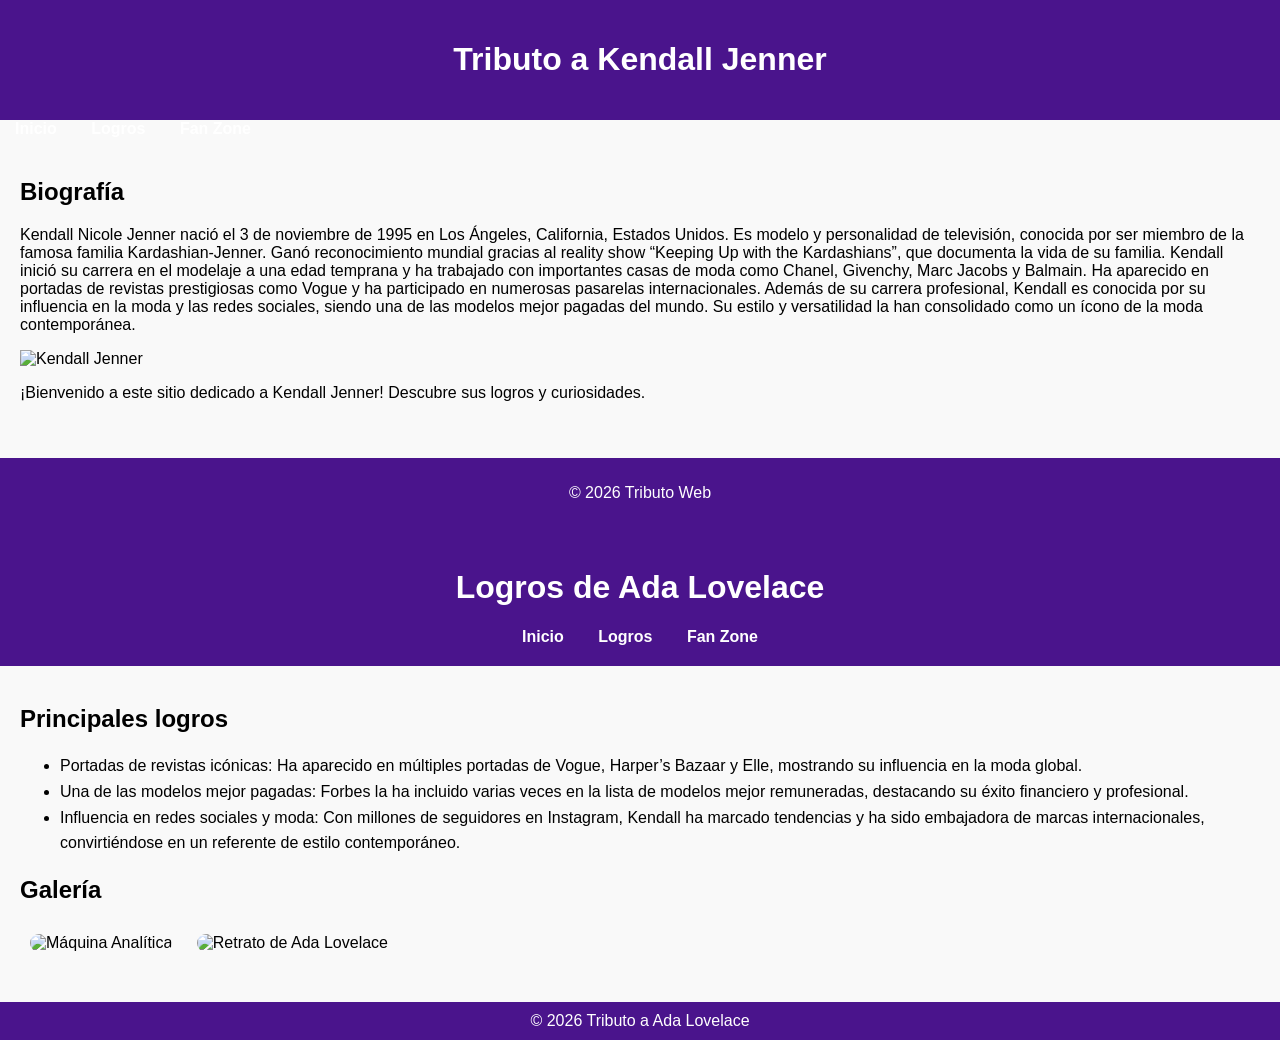
==== index.html @ 6990047d "Add files via upload" ====
<!DOCTYPE html>
<html lang="es">
<head>
    <meta charset="UTF-8">
    <title>Tributo a Kendall Jenner</title>
    <link rel="stylesheet" href="css/estilo.css">
</head>
<body>
    <header>
        <h1>Tributo a Kendall Jenner</h1>
    </header>

    <nav>
        <a href="index.html">Inicio</a>
        <a href="logros.html">Logros</a>
        <a href="fanzone.html">Fan Zone</a>
    </nav>

    <main>
        <h2>Biografía</h2>
        <p>
Kendall Nicole Jenner nació el 3 de noviembre de 1995 en Los Ángeles, California, Estados Unidos. Es modelo y personalidad de televisión, conocida por ser miembro de la famosa familia Kardashian-Jenner. Ganó reconocimiento mundial gracias al reality show “Keeping Up with the Kardashians”, que documenta la vida de su familia.

Kendall inició su carrera en el modelaje a una edad temprana y ha trabajado con importantes casas de moda como Chanel, Givenchy, Marc Jacobs y Balmain. Ha aparecido en portadas de revistas prestigiosas como Vogue y ha participado en numerosas pasarelas internacionales.

Además de su carrera profesional, Kendall es conocida por su influencia en la moda y las redes sociales, siendo una de las modelos mejor pagadas del mundo. Su estilo y versatilidad la han consolidado como un ícono de la moda contemporánea.</p>
        <img src="imatges/kendall 1.jpg" alt="Kendall Jenner" width="500">
        <p>¡Bienvenido a este sitio dedicado a Kendall Jenner! Descubre sus logros y curiosidades.</p>
    </main>

    <footer>
        <p>© 2026 Tributo Web</p>
    </footer>
</body>
</html>

<!DOCTYPE html>
<html lang="es">
<head>
    <meta charset="UTF-8">
    <title>Logros de Kendall Jenner</title>
    <style>
        body { font-family: Arial, sans-serif; margin: 0; padding: 0; background-color: #f9f9f9; }
        header { background-color: #4a148c; color: white; padding: 20px; text-align: center; }
        nav a { margin: 0 15px; color: white; text-decoration: none; font-weight: bold; }
        main { padding: 20px; }
        ul { line-height: 1.6; }
        .gallery img { width: 200px; margin: 10px; border-radius: 10px; }
        footer { background-color: #4a148c; color: white; text-align: center; padding: 10px; margin-top: 20px; }
    </style>
</head>
<body>
    <header>
        <h1>Logros de Ada Lovelace</h1>
        <nav>
            <a href="index.html">Inicio</a>
            <a href="logros.html">Logros</a>
            <a href="fanzone.html">Fan Zone</a>
        </nav>
    </header>
    <main>
        <h2>Principales logros</h2>
        <ul>
            <li>Portadas de revistas icónicas: Ha aparecido en múltiples portadas de Vogue, Harper’s Bazaar y Elle, mostrando su influencia en la moda global.</li>
            <li>Una de las modelos mejor pagadas: Forbes la ha incluido varias veces en la lista de modelos mejor remuneradas, destacando su éxito financiero y profesional.</li>
            <li>Influencia en redes sociales y moda: Con millones de seguidores en Instagram, Kendall ha marcado tendencias y ha sido embajadora de marcas internacionales, convirtiéndose en un referente de estilo contemporáneo.</li>
        </ul>
        <h2>Galería</h2>
        <div class="gallery">
            <img src="images/machine.jpg" alt="Máquina Analítica">
            <img src="images/ada2.jpg" alt="Retrato de Ada Lovelace">
        </div>
    </main>
    <footer>
        &copy; 2026 Tributo a Ada Lovelace
    </footer>
</body>
</html>
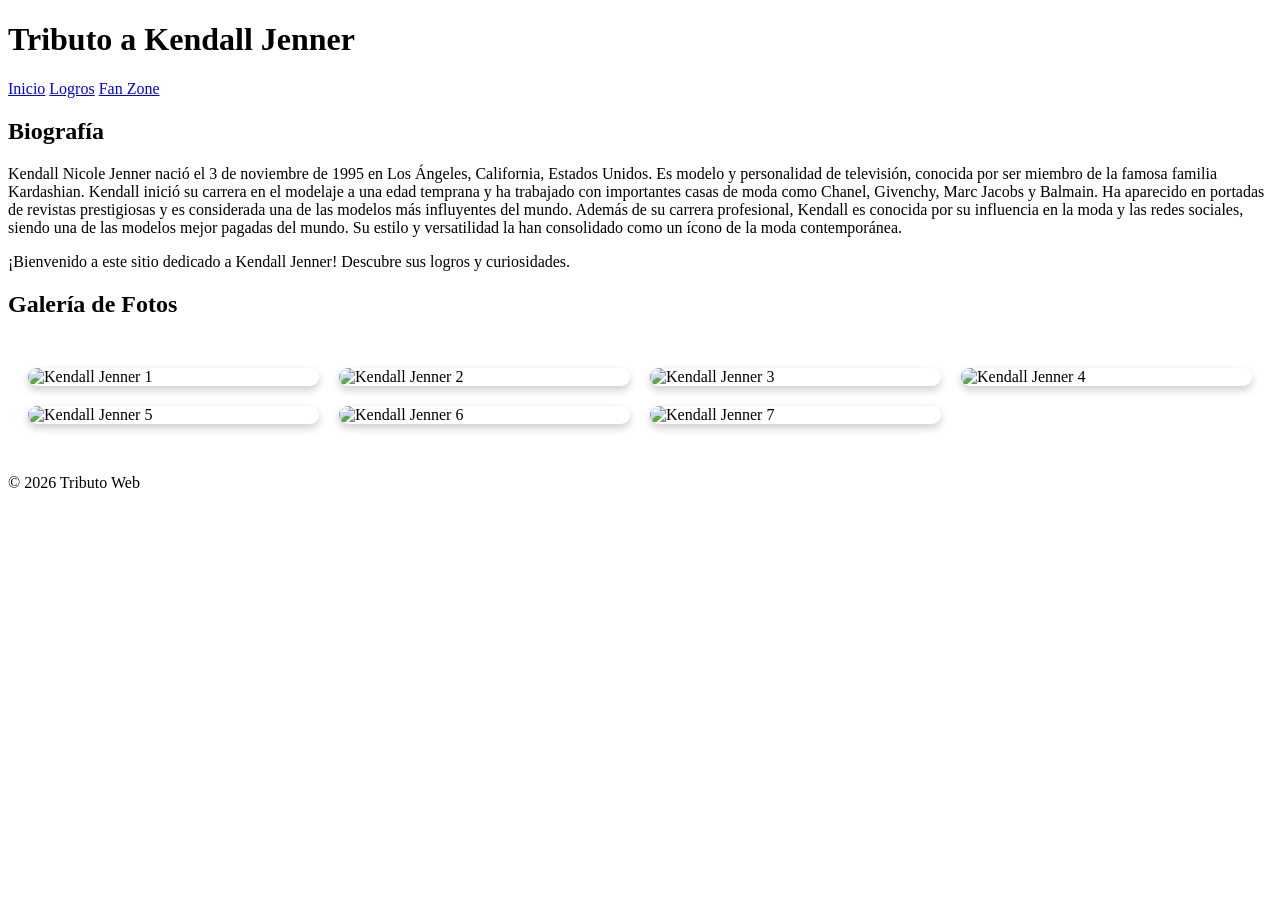
==== commit 9ece42d3: "Añadir galería de 7 fotos de Kendall Jenner" ====
--- a/index.html
+++ b/index.html
@@ -4,6 +4,25 @@
     <meta charset="UTF-8">
     <title>Tributo a Kendall Jenner</title>
     <link rel="stylesheet" href="css/estilo.css">
+    <style>
+        .gallery {
+            display: grid;
+            grid-template-columns: repeat(auto-fit, minmax(250px, 1fr));
+            gap: 20px;
+            margin: 30px 0;
+            padding: 20px;
+        }
+        .gallery img {
+            width: 100%;
+            height: auto;
+            border-radius: 10px;
+            box-shadow: 0 4px 8px rgba(0, 0, 0, 0.2);
+            transition: transform 0.3s ease;
+        }
+        .gallery img:hover {
+            transform: scale(1.05);
+        }
+    </style>
 </head>
 <body>
     <header>
@@ -19,13 +38,24 @@
     <main>
         <h2>Biografía</h2>
         <p>
-Kendall Nicole Jenner nació el 3 de noviembre de 1995 en Los Ángeles, California, Estados Unidos. Es modelo y personalidad de televisión, conocida por ser miembro de la famosa familia Kardashian-Jenner. Ganó reconocimiento mundial gracias al reality show “Keeping Up with the Kardashians”, que documenta la vida de su familia.
+Kendall Nicole Jenner nació el 3 de noviembre de 1995 en Los Ángeles, California, Estados Unidos. Es modelo y personalidad de televisión, conocida por ser miembro de la famosa familia Kardashian.
 
-Kendall inició su carrera en el modelaje a una edad temprana y ha trabajado con importantes casas de moda como Chanel, Givenchy, Marc Jacobs y Balmain. Ha aparecido en portadas de revistas prestigiosas como Vogue y ha participado en numerosas pasarelas internacionales.
+Kendall inició su carrera en el modelaje a una edad temprana y ha trabajado con importantes casas de moda como Chanel, Givenchy, Marc Jacobs y Balmain. Ha aparecido en portadas de revistas prestigiosas y es considerada una de las modelos más influyentes del mundo.
 
-Además de su carrera profesional, Kendall es conocida por su influencia en la moda y las redes sociales, siendo una de las modelos mejor pagadas del mundo. Su estilo y versatilidad la han consolidado como un ícono de la moda contemporánea.</p>
-        <img src="imatges/kendall 1.jpg" alt="Kendall Jenner" width="500">
+Además de su carrera profesional, Kendall es conocida por su influencia en la moda y las redes sociales, siendo una de las modelos mejor pagadas del mundo. Su estilo y versatilidad la han consolidado como un ícono de la moda contemporánea.
+        </p>
         <p>¡Bienvenido a este sitio dedicado a Kendall Jenner! Descubre sus logros y curiosidades.</p>
+
+        <h2>Galería de Fotos</h2>
+        <div class="gallery">
+            <img src="imatges/kendall 1.jpg" alt="Kendall Jenner 1">
+            <img src="imatges/kendall 2.jpg" alt="Kendall Jenner 2">
+            <img src="imatges/kendall 3.jpg" alt="Kendall Jenner 3">
+            <img src="imatges/kendall 4.jpg" alt="Kendall Jenner 4">
+            <img src="imatges/kendall 5.jpg" alt="Kendall Jenner 5">
+            <img src="imatges/kendall 6.jpg" alt="Kendall Jenner 6">
+            <img src="imatges/kendall 7.jpg" alt="Kendall Jenner 7">
+        </div>
     </main>
 
     <footer>
@@ -33,46 +63,3 @@
     </footer>
 </body>
 </html>
-
-<!DOCTYPE html>
-<html lang="es">
-<head>
-    <meta charset="UTF-8">
-    <title>Logros de Kendall Jenner</title>
-    <style>
-        body { font-family: Arial, sans-serif; margin: 0; padding: 0; background-color: #f9f9f9; }
-        header { background-color: #4a148c; color: white; padding: 20px; text-align: center; }
-        nav a { margin: 0 15px; color: white; text-decoration: none; font-weight: bold; }
-        main { padding: 20px; }
-        ul { line-height: 1.6; }
-        .gallery img { width: 200px; margin: 10px; border-radius: 10px; }
-        footer { background-color: #4a148c; color: white; text-align: center; padding: 10px; margin-top: 20px; }
-    </style>
-</head>
-<body>
-    <header>
-        <h1>Logros de Ada Lovelace</h1>
-        <nav>
-            <a href="index.html">Inicio</a>
-            <a href="logros.html">Logros</a>
-            <a href="fanzone.html">Fan Zone</a>
-        </nav>
-    </header>
-    <main>
-        <h2>Principales logros</h2>
-        <ul>
-            <li>Portadas de revistas icónicas: Ha aparecido en múltiples portadas de Vogue, Harper’s Bazaar y Elle, mostrando su influencia en la moda global.</li>
-            <li>Una de las modelos mejor pagadas: Forbes la ha incluido varias veces en la lista de modelos mejor remuneradas, destacando su éxito financiero y profesional.</li>
-            <li>Influencia en redes sociales y moda: Con millones de seguidores en Instagram, Kendall ha marcado tendencias y ha sido embajadora de marcas internacionales, convirtiéndose en un referente de estilo contemporáneo.</li>
-        </ul>
-        <h2>Galería</h2>
-        <div class="gallery">
-            <img src="images/machine.jpg" alt="Máquina Analítica">
-            <img src="images/ada2.jpg" alt="Retrato de Ada Lovelace">
-        </div>
-    </main>
-    <footer>
-        &copy; 2026 Tributo a Ada Lovelace
-    </footer>
-</body>
-</html>
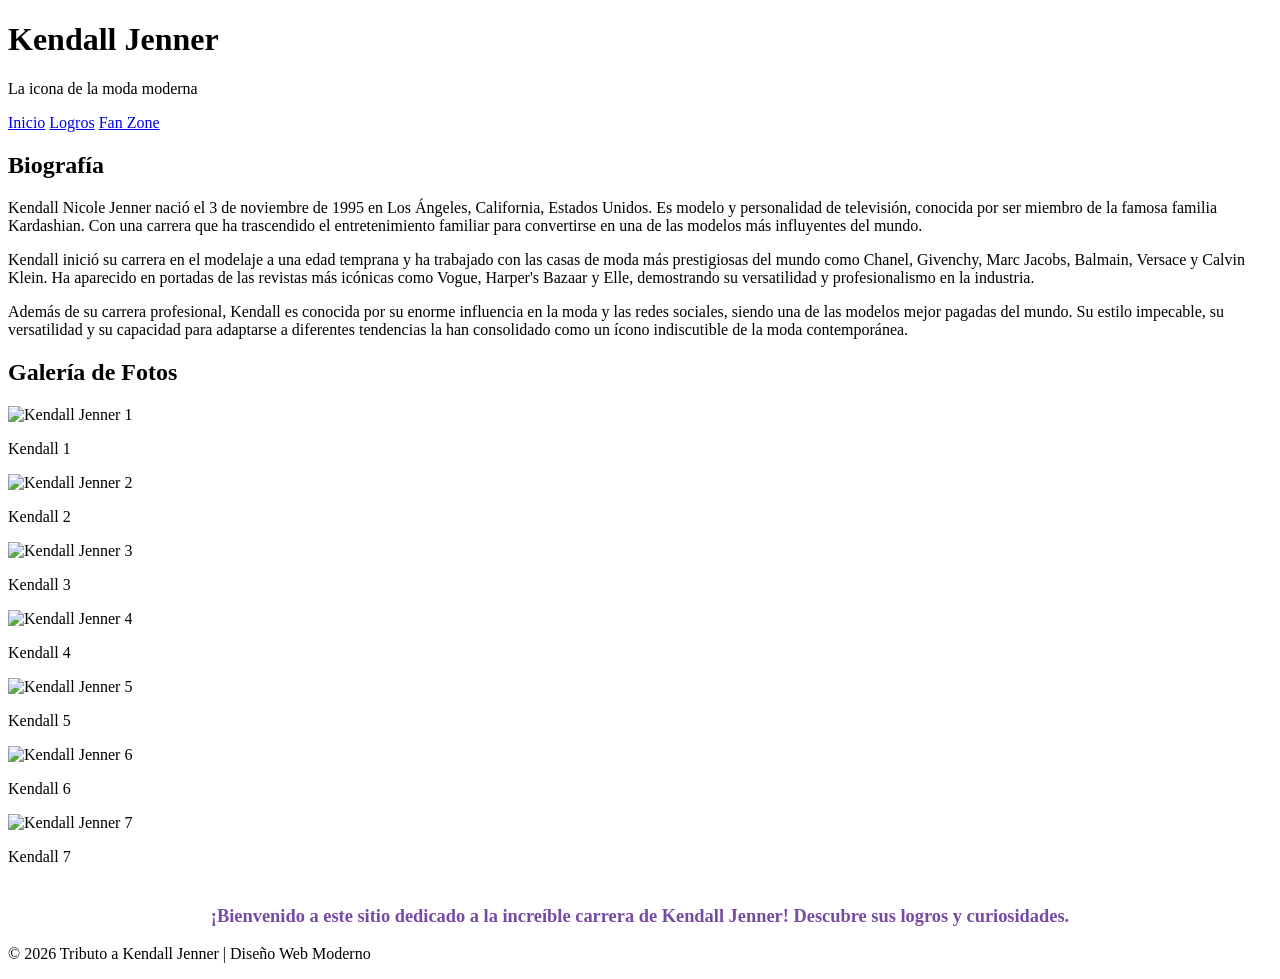
==== commit cc054d9a: "Actualizar index.html con diseño mejorado y hermoso" ====
--- a/index.html
+++ b/index.html
@@ -2,31 +2,14 @@
 <html lang="es">
 <head>
     <meta charset="UTF-8">
+    <meta name="viewport" content="width=device-width, initial-scale=1.0">
     <title>Tributo a Kendall Jenner</title>
     <link rel="stylesheet" href="css/estilo.css">
-    <style>
-        .gallery {
-            display: grid;
-            grid-template-columns: repeat(auto-fit, minmax(250px, 1fr));
-            gap: 20px;
-            margin: 30px 0;
-            padding: 20px;
-        }
-        .gallery img {
-            width: 100%;
-            height: auto;
-            border-radius: 10px;
-            box-shadow: 0 4px 8px rgba(0, 0, 0, 0.2);
-            transition: transform 0.3s ease;
-        }
-        .gallery img:hover {
-            transform: scale(1.05);
-        }
-    </style>
 </head>
 <body>
     <header>
-        <h1>Tributo a Kendall Jenner</h1>
+        <h1>Kendall Jenner</h1>
+        <p>La icona de la moda moderna</p>
     </header>
 
     <nav>
@@ -38,28 +21,70 @@
     <main>
         <h2>Biografía</h2>
         <p>
-Kendall Nicole Jenner nació el 3 de noviembre de 1995 en Los Ángeles, California, Estados Unidos. Es modelo y personalidad de televisión, conocida por ser miembro de la famosa familia Kardashian.
-
-Kendall inició su carrera en el modelaje a una edad temprana y ha trabajado con importantes casas de moda como Chanel, Givenchy, Marc Jacobs y Balmain. Ha aparecido en portadas de revistas prestigiosas y es considerada una de las modelos más influyentes del mundo.
-
-Además de su carrera profesional, Kendall es conocida por su influencia en la moda y las redes sociales, siendo una de las modelos mejor pagadas del mundo. Su estilo y versatilidad la han consolidado como un ícono de la moda contemporánea.
+Kendall Nicole Jenner nació el 3 de noviembre de 1995 en Los Ángeles, California, Estados Unidos. Es modelo y personalidad de televisión, conocida por ser miembro de la famosa familia Kardashian. Con una carrera que ha trascendido el entretenimiento familiar para convertirse en una de las modelos más influyentes del mundo.
         </p>
-        <p>¡Bienvenido a este sitio dedicado a Kendall Jenner! Descubre sus logros y curiosidades.</p>
+        
+        <p>
+Kendall inició su carrera en el modelaje a una edad temprana y ha trabajado con las casas de moda más prestigiosas del mundo como Chanel, Givenchy, Marc Jacobs, Balmain, Versace y Calvin Klein. Ha aparecido en portadas de las revistas más icónicas como Vogue, Harper's Bazaar y Elle, demostrando su versatilidad y profesionalismo en la industria.
+        </p>
+        
+        <p>
+Además de su carrera profesional, Kendall es conocida por su enorme influencia en la moda y las redes sociales, siendo una de las modelos mejor pagadas del mundo. Su estilo impecable, su versatilidad y su capacidad para adaptarse a diferentes tendencias la han consolidado como un ícono indiscutible de la moda contemporánea.
+        </p>
 
         <h2>Galería de Fotos</h2>
         <div class="gallery">
-            <img src="imatges/kendall 1.jpg" alt="Kendall Jenner 1">
-            <img src="imatges/kendall 2.jpg" alt="Kendall Jenner 2">
-            <img src="imatges/kendall 3.jpg" alt="Kendall Jenner 3">
-            <img src="imatges/kendall 4.jpg" alt="Kendall Jenner 4">
-            <img src="imatges/kendall 5.jpg" alt="Kendall Jenner 5">
-            <img src="imatges/kendall 6.jpg" alt="Kendall Jenner 6">
-            <img src="imatges/kendall 7.jpg" alt="Kendall Jenner 7">
+            <div class="gallery-item">
+                <img src="imatges/kendall 1.jpg" alt="Kendall Jenner 1">
+                <div class="gallery-overlay">
+                    <p>Kendall 1</p>
+                </div>
+            </div>
+            <div class="gallery-item">
+                <img src="imatges/kendall 2.jpg" alt="Kendall Jenner 2">
+                <div class="gallery-overlay">
+                    <p>Kendall 2</p>
+                </div>
+            </div>
+            <div class="gallery-item">
+                <img src="imatges/kendall 3.jpg" alt="Kendall Jenner 3">
+                <div class="gallery-overlay">
+                    <p>Kendall 3</p>
+                </div>
+            </div>
+            <div class="gallery-item">
+                <img src="imatges/kendall 4.jpg" alt="Kendall Jenner 4">
+                <div class="gallery-overlay">
+                    <p>Kendall 4</p>
+                </div>
+            </div>
+            <div class="gallery-item">
+                <img src="imatges/kendall 5.jpg" alt="Kendall Jenner 5">
+                <div class="gallery-overlay">
+                    <p>Kendall 5</p>
+                </div>
+            </div>
+            <div class="gallery-item">
+                <img src="imatges/kendall 6.jpg" alt="Kendall Jenner 6">
+                <div class="gallery-overlay">
+                    <p>Kendall 6</p>
+                </div>
+            </div>
+            <div class="gallery-item">
+                <img src="imatges/kendall 7.jpg" alt="Kendall Jenner 7">
+                <div class="gallery-overlay">
+                    <p>Kendall 7</p>
+                </div>
+            </div>
         </div>
+
+        <p style="text-align: center; margin-top: 40px; font-size: 1.15em; color: #764ba2; font-weight: 600;">
+        ¡Bienvenido a este sitio dedicado a la increíble carrera de Kendall Jenner! Descubre sus logros y curiosidades.
+        </p>
     </main>
 
     <footer>
-        <p>© 2026 Tributo Web</p>
+        <p>© 2026 Tributo a Kendall Jenner | Diseño Web Moderno</p>
     </footer>
 </body>
 </html>
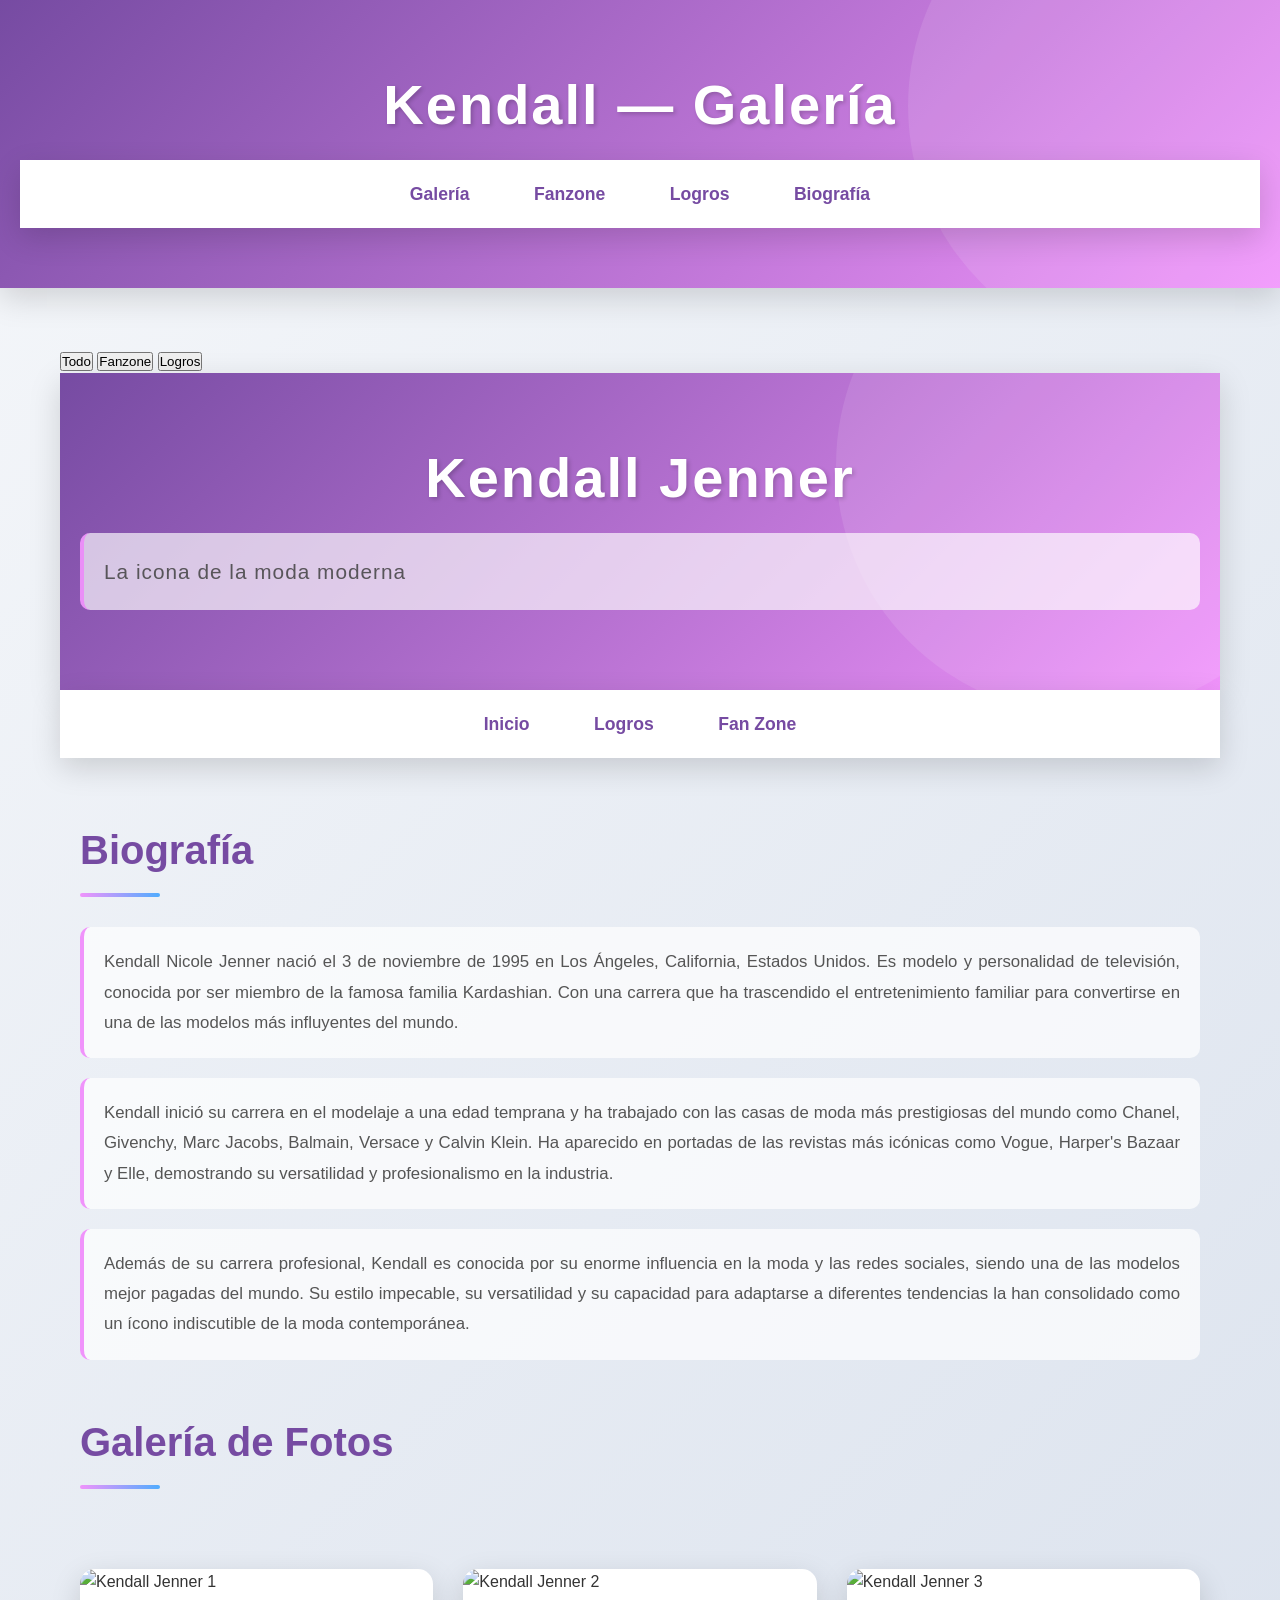
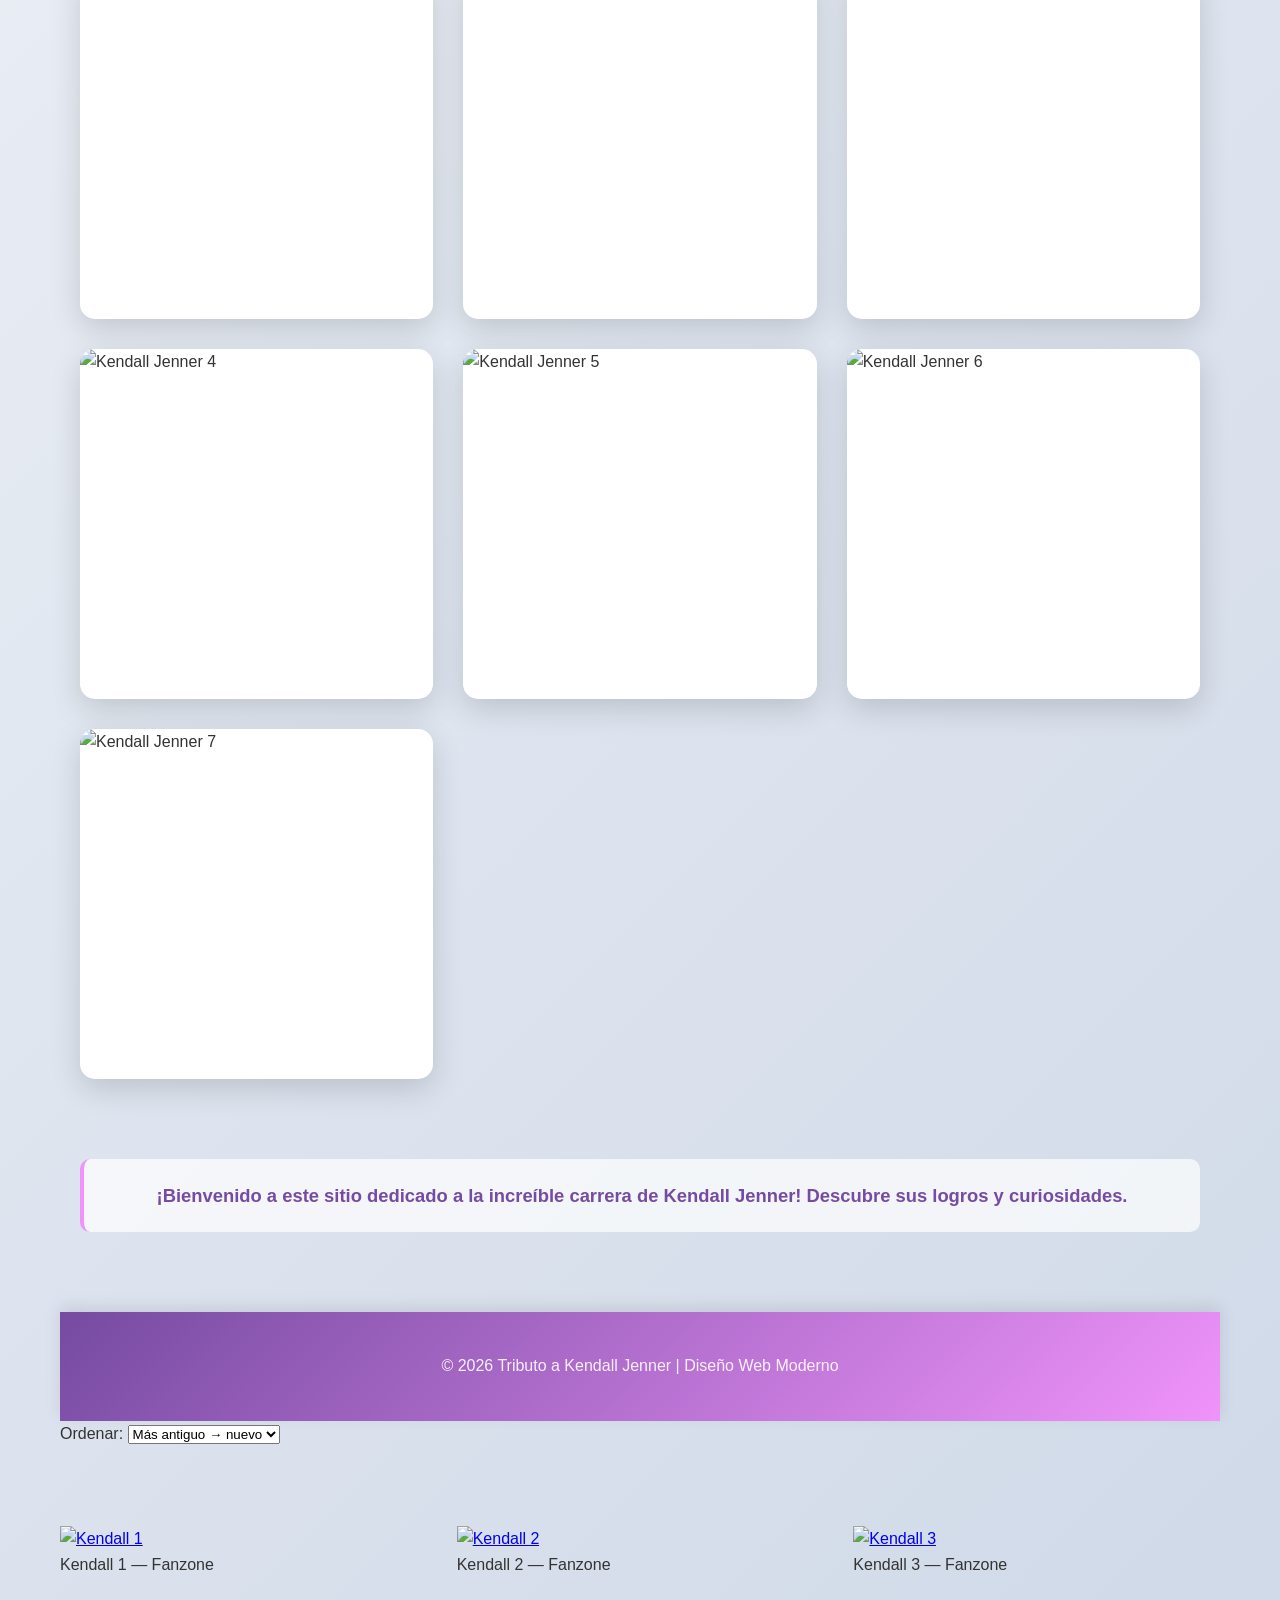
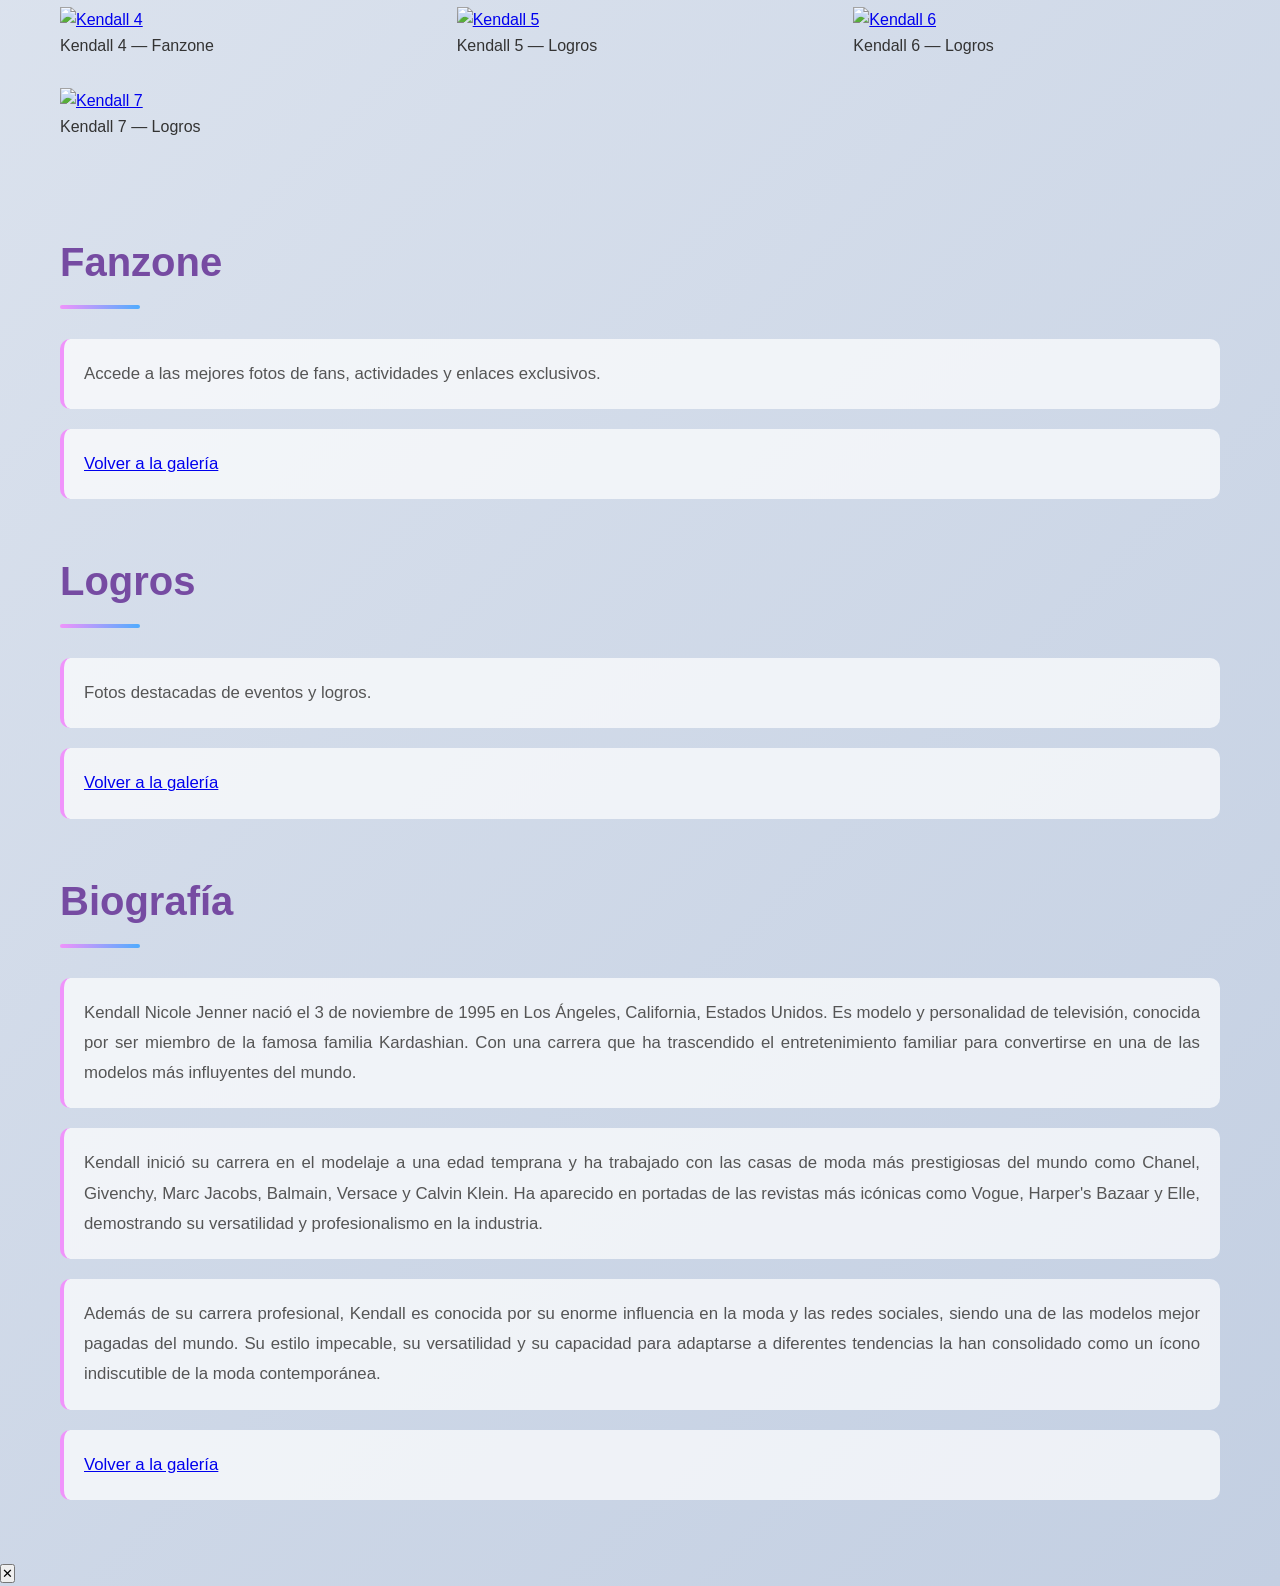
==== commit 4fc0904c: "Add files via upload" ====
--- a/index.html
+++ b/index.html
@@ -1,4 +1,29 @@
-<!DOCTYPE html>
+<!doctype html>
+<html lang="es">
+<head>
+  <meta charset="utf-8" />
+  <meta name="viewport" content="width=device-width,initial-scale=1" />
+  <title>Kendall — Galería</title>
+  <link rel="stylesheet" href="styles.css" />
+</head>
+<body>
+  <header class="site-header">
+    <h1>Kendall — Galería</h1>
+    <nav class="top-nav">
+      <a href="#galeria" class="btn">Galería</a>
+      <a href="#fanzone" class="btn">Fanzone</a>
+      <a href="#logros" class="btn">Logros</a>
+      <a href="#biografia" class="btn">Biografía</a>
+    </nav>
+  </header>
+
+  <main>
+    <section id="controls" class="controls">
+      <div class="filters" role="tablist" aria-label="Filtros de galería">
+        <button data-filter="all" class="filter active" role="tab" aria-selected="true">Todo</button>
+        <button data-filter="fanzone" class="filter" role="tab">Fanzone</button>
+        <button data-filter="logros" class="filter" role="tab">Logros</button>
+      </div><!DOCTYPE html>
 <html lang="es">
 <head>
     <meta charset="UTF-8">
@@ -23,11 +48,11 @@
         <p>
 Kendall Nicole Jenner nació el 3 de noviembre de 1995 en Los Ángeles, California, Estados Unidos. Es modelo y personalidad de televisión, conocida por ser miembro de la famosa familia Kardashian. Con una carrera que ha trascendido el entretenimiento familiar para convertirse en una de las modelos más influyentes del mundo.
         </p>
-        
+
         <p>
 Kendall inició su carrera en el modelaje a una edad temprana y ha trabajado con las casas de moda más prestigiosas del mundo como Chanel, Givenchy, Marc Jacobs, Balmain, Versace y Calvin Klein. Ha aparecido en portadas de las revistas más icónicas como Vogue, Harper's Bazaar y Elle, demostrando su versatilidad y profesionalismo en la industria.
         </p>
-        
+
         <p>
 Además de su carrera profesional, Kendall es conocida por su enorme influencia en la moda y las redes sociales, siendo una de las modelos mejor pagadas del mundo. Su estilo impecable, su versatilidad y su capacidad para adaptarse a diferentes tendencias la han consolidado como un ícono indiscutible de la moda contemporánea.
         </p>
@@ -88,3 +113,104 @@
     </footer>
 </body>
 </html>
+
+      <div class="order">
+        <label for="orderSelect">Ordenar:</label>
+        <select id="orderSelect" aria-label="Ordenar imágenes">
+          <option value="asc">Más antiguo → nuevo</option>
+          <option value="desc">Nuevo → antiguo</option>
+        </select>
+      </div>
+    </section>
+
+    <section id="galeria" class="gallery" aria-label="Galería de fotos">
+      <!-- Imágenes en /imatges/ (kendall 1.jpg … kendall 7.jpg) -->
+      <figure class="photo" data-order="1" data-category="fanzone">
+        <a href="imatges/kendall%201.jpg" data-full="imatges/kendall%201.jpg" aria-label="Abrir kendall 1">
+          <img src="imatges/kendall%201.jpg" alt="Kendall 1" loading="lazy">
+        </a>
+        <figcaption>Kendall 1 — Fanzone</figcaption>
+      </figure>
+
+      <figure class="photo" data-order="2" data-category="fanzone">
+        <a href="imatges/kendall%202.jpg" data-full="imatges/kendall%202.jpg" aria-label="Abrir kendall 2">
+          <img src="imatges/kendall%202.jpg" alt="Kendall 2" loading="lazy">
+        </a>
+        <figcaption>Kendall 2 — Fanzone</figcaption>
+      </figure>
+
+      <figure class="photo" data-order="3" data-category="fanzone">
+        <a href="imatges/kendall%203.jpg" data-full="imatges/kendall%203.jpg" aria-label="Abrir kendall 3">
+          <img src="imatges/kendall%203.jpg" alt="Kendall 3" loading="lazy">
+        </a>
+        <figcaption>Kendall 3 — Fanzone</figcaption>
+      </figure>
+
+      <figure class="photo" data-order="4" data-category="fanzone">
+        <a href="imatges/kendall%204.jpg" data-full="imatges/kendall%204.jpg" aria-label="Abrir kendall 4">
+          <img src="imatges/kendall%204.jpg" alt="Kendall 4" loading="lazy">
+        </a>
+        <figcaption>Kendall 4 — Fanzone</figcaption>
+      </figure>
+
+      <figure class="photo" data-order="5" data-category="logros">
+        <a href="imatges/kendall%205.jpg" data-full="imatges/kendall%205.jpg" aria-label="Abrir kendall 5">
+          <img src="imatges/kendall%205.jpg" alt="Kendall 5" loading="lazy">
+        </a>
+        <figcaption>Kendall 5 — Logros</figcaption>
+      </figure>
+
+      <figure class="photo" data-order="6" data-category="logros">
+        <a href="imatges/kendall%206.jpg" data-full="imatges/kendall%206.jpg" aria-label="Abrir kendall 6">
+          <img src="imatges/kendall%206.jpg" alt="Kendall 6" loading="lazy">
+        </a>
+        <figcaption>Kendall 6 — Logros</figcaption>
+      </figure>
+
+      <figure class="photo" data-order="7" data-category="logros">
+        <a href="imatges/kendall%207.jpg" data-full="imatges/kendall%207.jpg" aria-label="Abrir kendall 7">
+          <img src="imatges/kendall%207.jpg" alt="Kendall 7" loading="lazy">
+        </a>
+        <figcaption>Kendall 7 — Logros</figcaption>
+      </figure>
+    </section>
+
+    <section id="fanzone" class="info-section">
+      <h2>Fanzone</h2>
+      <p>Accede a las mejores fotos de fans, actividades y enlaces exclusivos.</p>
+      <p><a href="#galeria">Volver a la galería</a></p>
+    </section>
+
+    <section id="logros" class="info-section">
+      <h2>Logros</h2>
+      <p>Fotos destacadas de eventos y logros.</p>
+      <p><a href="#galeria">Volver a la galería</a></p>
+    </section>
+
+    <section id="biografia" class="info-section" aria-label="Biografía de Kendall Jenner">
+      <h2>Biografía</h2>
+
+      <p>
+        Kendall Nicole Jenner nació el 3 de noviembre de 1995 en Los Ángeles, California, Estados Unidos. Es modelo y personalidad de televisión, conocida por ser miembro de la famosa familia Kardashian. Con una carrera que ha trascendido el entretenimiento familiar para convertirse en una de las modelos más influyentes del mundo.
+      </p>
+
+      <p>
+        Kendall inició su carrera en el modelaje a una edad temprana y ha trabajado con las casas de moda más prestigiosas del mundo como Chanel, Givenchy, Marc Jacobs, Balmain, Versace y Calvin Klein. Ha aparecido en portadas de las revistas más icónicas como Vogue, Harper's Bazaar y Elle, demostrando su versatilidad y profesionalismo en la industria.
+      </p>
+
+      <p>
+        Además de su carrera profesional, Kendall es conocida por su enorme influencia en la moda y las redes sociales, siendo una de las modelos mejor pagadas del mundo. Su estilo impecable, su versatilidad y su capacidad para adaptarse a diferentes tendencias la han consolidado como un ícono indiscutible de la moda contemporánea.
+      </p>
+
+      <p><a href="#galeria">Volver a la galería</a></p>
+    </section>
+  </main>
+
+  <!-- Lightbox/overlay -->
+  <div id="lightbox" class="lightbox" aria-hidden="true" role="dialog" aria-label="Visor de imagen">
+    <button class="lb-close" aria-label="Cerrar visor">✕</button>
+    <img id="lightboxImg" alt="">
+    <div class="lb-caption" id="lightboxCaption"></div>
+  </div>
+
+
--- a/css/estilo.css
+++ b/css/estilo.css
@@ -0,0 +1,397 @@
+/* ============================================
+   ESTILOS GLOBALES Y VARIABLES
+   ============================================ */
+
+* {
+    margin: 0;
+    padding: 0;
+    box-sizing: border-box;
+}
+
+:root {
+    --color-primary: #764ba2;
+    --color-secondary: #f093fb;
+    --color-accent: #4facfe;
+    --color-dark: #1a1a2e;
+    --color-light: #f5f5f7;
+    --color-text: #333;
+    --shadow: 0 10px 30px rgba(0, 0, 0, 0.15);
+    --shadow-hover: 0 15px 40px rgba(118, 75, 162, 0.3);
+    --transition: all 0.3s cubic-bezier(0.25, 0.46, 0.45, 0.94);
+}
+
+body {
+    font-family: 'Segoe UI', Tahoma, Geneva, Verdana, sans-serif;
+    line-height: 1.6;
+    color: var(--color-text);
+    background: linear-gradient(135deg, #f5f7fa 0%, #c3cfe2 100%);
+    min-height: 100vh;
+}
+
+/* ============================================
+   HEADER
+   ============================================ */
+
+header {
+    background: linear-gradient(135deg, var(--color-primary) 0%, var(--color-secondary) 100%);
+    color: white;
+    padding: 60px 20px;
+    text-align: center;
+    box-shadow: var(--shadow);
+    position: relative;
+    overflow: hidden;
+}
+
+header::before {
+    content: '';
+    position: absolute;
+    top: -50%;
+    right: -10%;
+    width: 500px;
+    height: 500px;
+    background: rgba(255, 255, 255, 0.1);
+    border-radius: 50%;
+    animation: float 6s ease-in-out infinite;
+}
+
+@keyframes float {
+    0%, 100% {
+        transform: translateY(0px);
+    }
+    50% {
+        transform: translateY(-20px);
+    }
+}
+
+header h1 {
+    font-size: 3.5em;
+    font-weight: 700;
+    margin-bottom: 10px;
+    letter-spacing: 2px;
+    text-shadow: 2px 2px 4px rgba(0, 0, 0, 0.2);
+    animation: slideDown 0.8s ease-out;
+}
+
+header p {
+    font-size: 1.3em;
+    font-weight: 300;
+    letter-spacing: 1px;
+    opacity: 0.95;
+    animation: slideUp 0.8s ease-out;
+}
+
+@keyframes slideDown {
+    from {
+        opacity: 0;
+        transform: translateY(-30px);
+    }
+    to {
+        opacity: 1;
+        transform: translateY(0);
+    }
+}
+
+@keyframes slideUp {
+    from {
+        opacity: 0;
+        transform: translateY(30px);
+    }
+    to {
+        opacity: 1;
+        transform: translateY(0);
+    }
+}
+
+/* ============================================
+   NAVEGACIÓN
+   ============================================ */
+
+nav {
+    background: white;
+    padding: 20px 0;
+    text-align: center;
+    box-shadow: var(--shadow);
+    position: sticky;
+    top: 0;
+    z-index: 100;
+}
+
+nav a {
+    display: inline-block;
+    margin: 0 30px;
+    color: var(--color-primary);
+    text-decoration: none;
+    font-weight: 600;
+    font-size: 1.1em;
+    position: relative;
+    transition: var(--transition);
+}
+
+nav a::after {
+    content: '';
+    position: absolute;
+    bottom: -8px;
+    left: 0;
+    width: 0;
+    height: 3px;
+    background: linear-gradient(90deg, var(--color-secondary), var(--color-accent));
+    border-radius: 2px;
+    transition: var(--transition);
+}
+
+nav a:hover {
+    color: var(--color-secondary);
+    transform: translateY(-3px);
+}
+
+nav a:hover::after {
+    width: 100%;
+}
+
+/* ============================================
+   CONTENIDO PRINCIPAL
+   ============================================ */
+
+main {
+    max-width: 1200px;
+    margin: 60px auto;
+    padding: 0 20px;
+}
+
+h2 {
+    font-size: 2.5em;
+    color: var(--color-primary);
+    margin: 50px 0 30px 0;
+    position: relative;
+    padding-bottom: 15px;
+}
+
+h2::after {
+    content: '';
+    position: absolute;
+    bottom: 0;
+    left: 0;
+    width: 80px;
+    height: 4px;
+    background: linear-gradient(90deg, var(--color-secondary), var(--color-accent));
+    border-radius: 2px;
+}
+
+p {
+    font-size: 1.05em;
+    color: #555;
+    text-align: justify;
+    margin-bottom: 20px;
+    line-height: 1.8;
+    background: rgba(255, 255, 255, 0.7);
+    padding: 20px;
+    border-radius: 10px;
+    border-left: 4px solid var(--color-secondary);
+    transition: var(--transition);
+}
+
+p:hover {
+    background: rgba(255, 255, 255, 0.95);
+    box-shadow: 0 5px 15px rgba(0, 0, 0, 0.1);
+    transform: translateX(5px);
+}
+
+/* ============================================
+   GALERÍA DE FOTOS
+   ============================================ */
+
+.gallery {
+    display: grid;
+    grid-template-columns: repeat(auto-fit, minmax(280px, 1fr));
+    gap: 30px;
+    margin: 40px 0;
+    padding: 40px 0;
+}
+
+.gallery-item {
+    position: relative;
+    border-radius: 15px;
+    overflow: hidden;
+    box-shadow: var(--shadow);
+    transition: var(--transition);
+    cursor: pointer;
+    background: white;
+}
+
+.gallery-item:hover {
+    transform: translateY(-15px);
+    box-shadow: var(--shadow-hover);
+}
+
+.gallery-item img {
+    width: 100%;
+    height: 350px;
+    object-fit: cover;
+    display: block;
+    transition: var(--transition);
+}
+
+.gallery-item:hover img {
+    transform: scale(1.1) rotate(2deg);
+    filter: brightness(0.8);
+}
+
+.gallery-overlay {
+    position: absolute;
+    bottom: 0;
+    left: 0;
+    right: 0;
+    background: linear-gradient(180deg, rgba(0, 0, 0, 0) 0%, rgba(118, 75, 162, 0.95) 100%);
+    color: white;
+    padding: 30px 20px;
+    transform: translateY(100%);
+    transition: var(--transition);
+    display: flex;
+    align-items: flex-end;
+    justify-content: center;
+    min-height: 100px;
+}
+
+.gallery-item:hover .gallery-overlay {
+    transform: translateY(0);
+}
+
+.gallery-overlay p {
+    font-size: 1.3em;
+    font-weight: 600;
+    text-align: center;
+    border: none;
+    padding: 0;
+    background: none;
+    color: white;
+    margin: 0;
+}
+
+/* ============================================
+   FOOTER
+   ============================================ */
+
+footer {
+    background: linear-gradient(135deg, var(--color-primary) 0%, var(--color-secondary) 100%);
+    color: white;
+    text-align: center;
+    padding: 40px 20px;
+    margin-top: 80px;
+    box-shadow: 0 -5px 15px rgba(0, 0, 0, 0.1);
+}
+
+footer p {
+    font-size: 1em;
+    background: none;
+    border: none;
+    padding: 0;
+    margin: 0;
+    color: rgba(255, 255, 255, 0.9);
+    text-align: center;
+}
+
+/* ============================================
+   RESPONSIVE DESIGN
+   ============================================ */
+
+@media (max-width: 768px) {
+    header h1 {
+        font-size: 2.5em;
+    }
+
+    header p {
+        font-size: 1em;
+    }
+
+    nav a {
+        display: block;
+        margin: 10px 0;
+    }
+
+    h2 {
+        font-size: 2em;
+    }
+
+    .gallery {
+        grid-template-columns: repeat(auto-fit, minmax(200px, 1fr));
+        gap: 20px;
+    }
+
+    .gallery-item img {
+        height: 250px;
+    }
+
+    main {
+        margin: 40px auto;
+    }
+}
+
+@media (max-width: 480px) {
+    header h1 {
+        font-size: 2em;
+    }
+
+    header {
+        padding: 40px 15px;
+    }
+
+    h2 {
+        font-size: 1.5em;
+    }
+
+    .gallery {
+        grid-template-columns: 1fr;
+        gap: 15px;
+    }
+
+    p {
+        font-size: 0.95em;
+        padding: 15px;
+    }
+
+    nav a {
+        margin: 8px 0;
+        font-size: 0.95em;
+    }
+}
+
+/* ============================================
+   ANIMACIONES Y EFECTOS ESPECIALES
+   ============================================ */
+
+@keyframes fadeIn {
+    from {
+        opacity: 0;
+        transform: translateY(20px);
+    }
+    to {
+        opacity: 1;
+        transform: translateY(0);
+    }
+}
+
+main h2 {
+    animation: fadeIn 0.6s ease-out;
+}
+
+p {
+    animation: fadeIn 0.6s ease-out;
+}
+
+.gallery-item {
+    animation: fadeIn 0.6s ease-out;
+}
+
+/* Efecto de brillo */
+@keyframes glow {
+    0%, 100% {
+        box-shadow: var(--shadow);
+    }
+    50% {
+        box-shadow: var(--shadow-hover);
+    }
+}
+
+.gallery-item:active {
+    animation: glow 0.6s ease-in-out;
+}
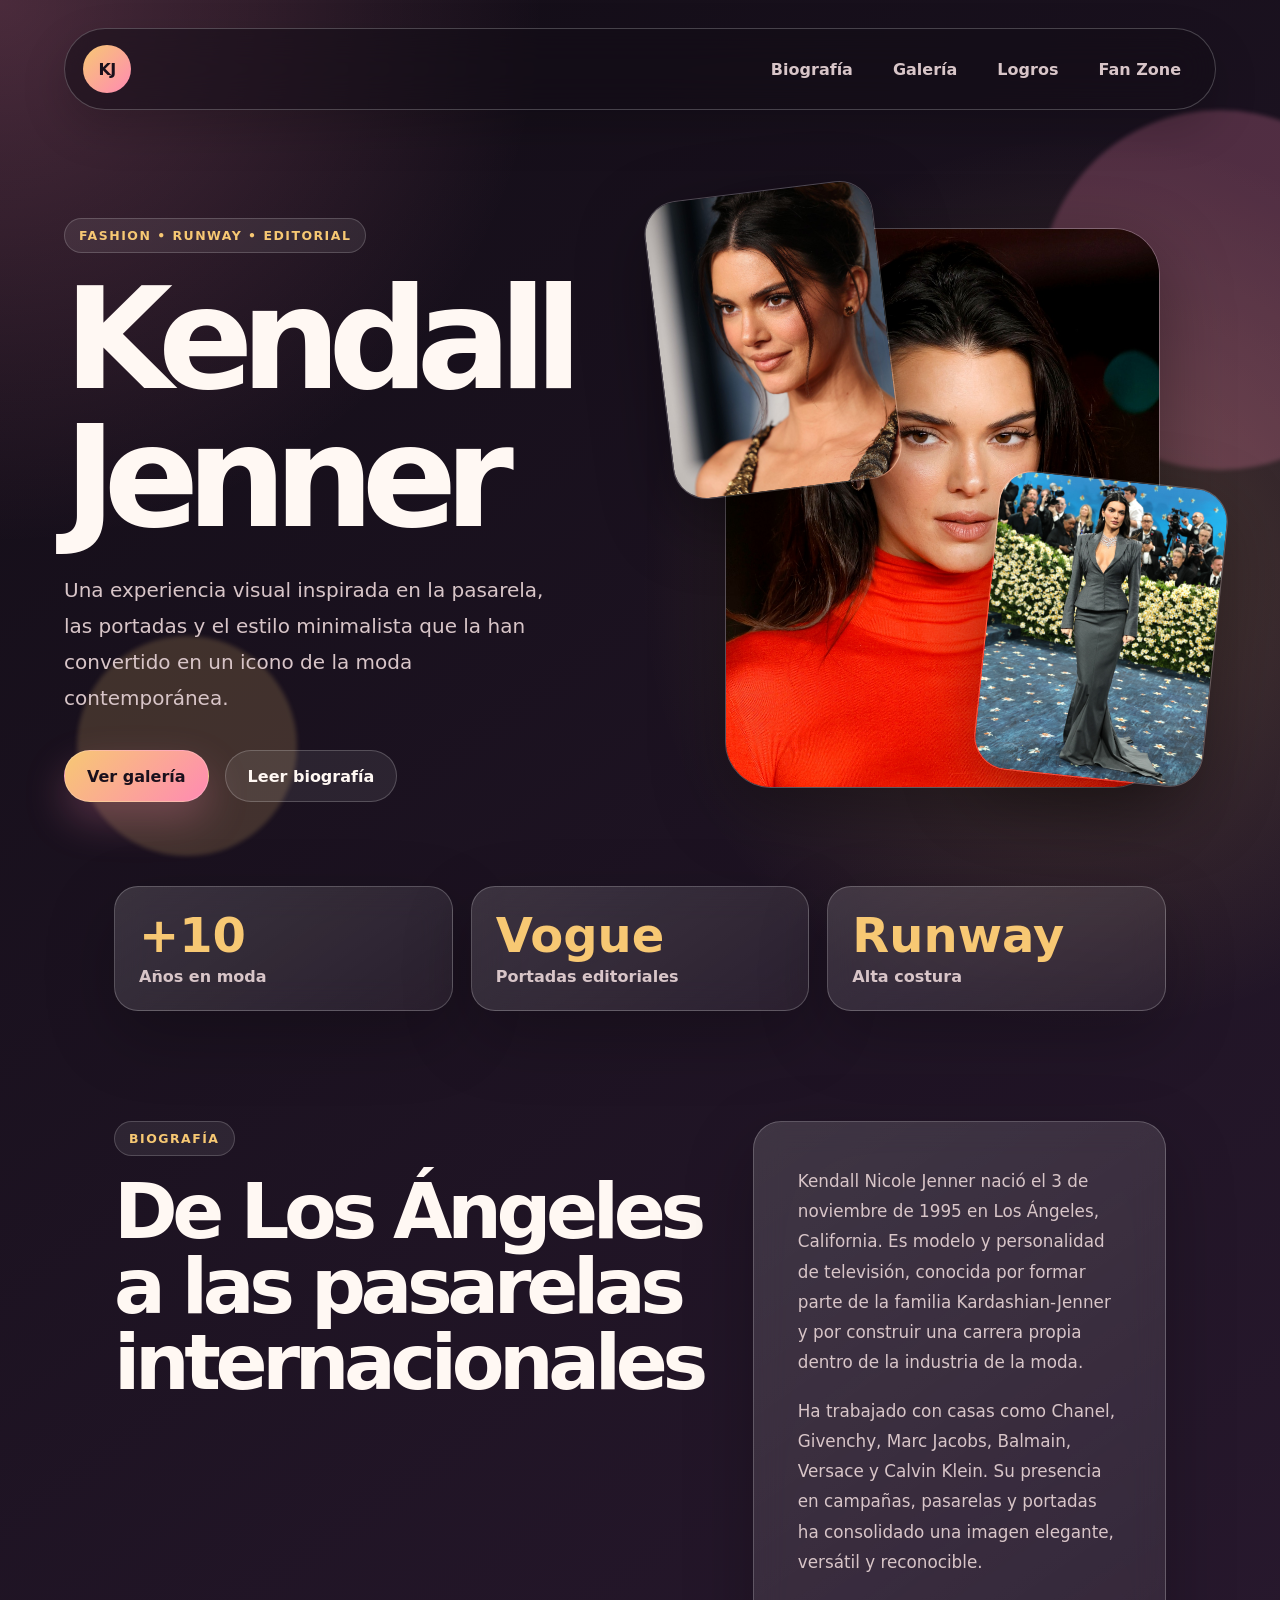
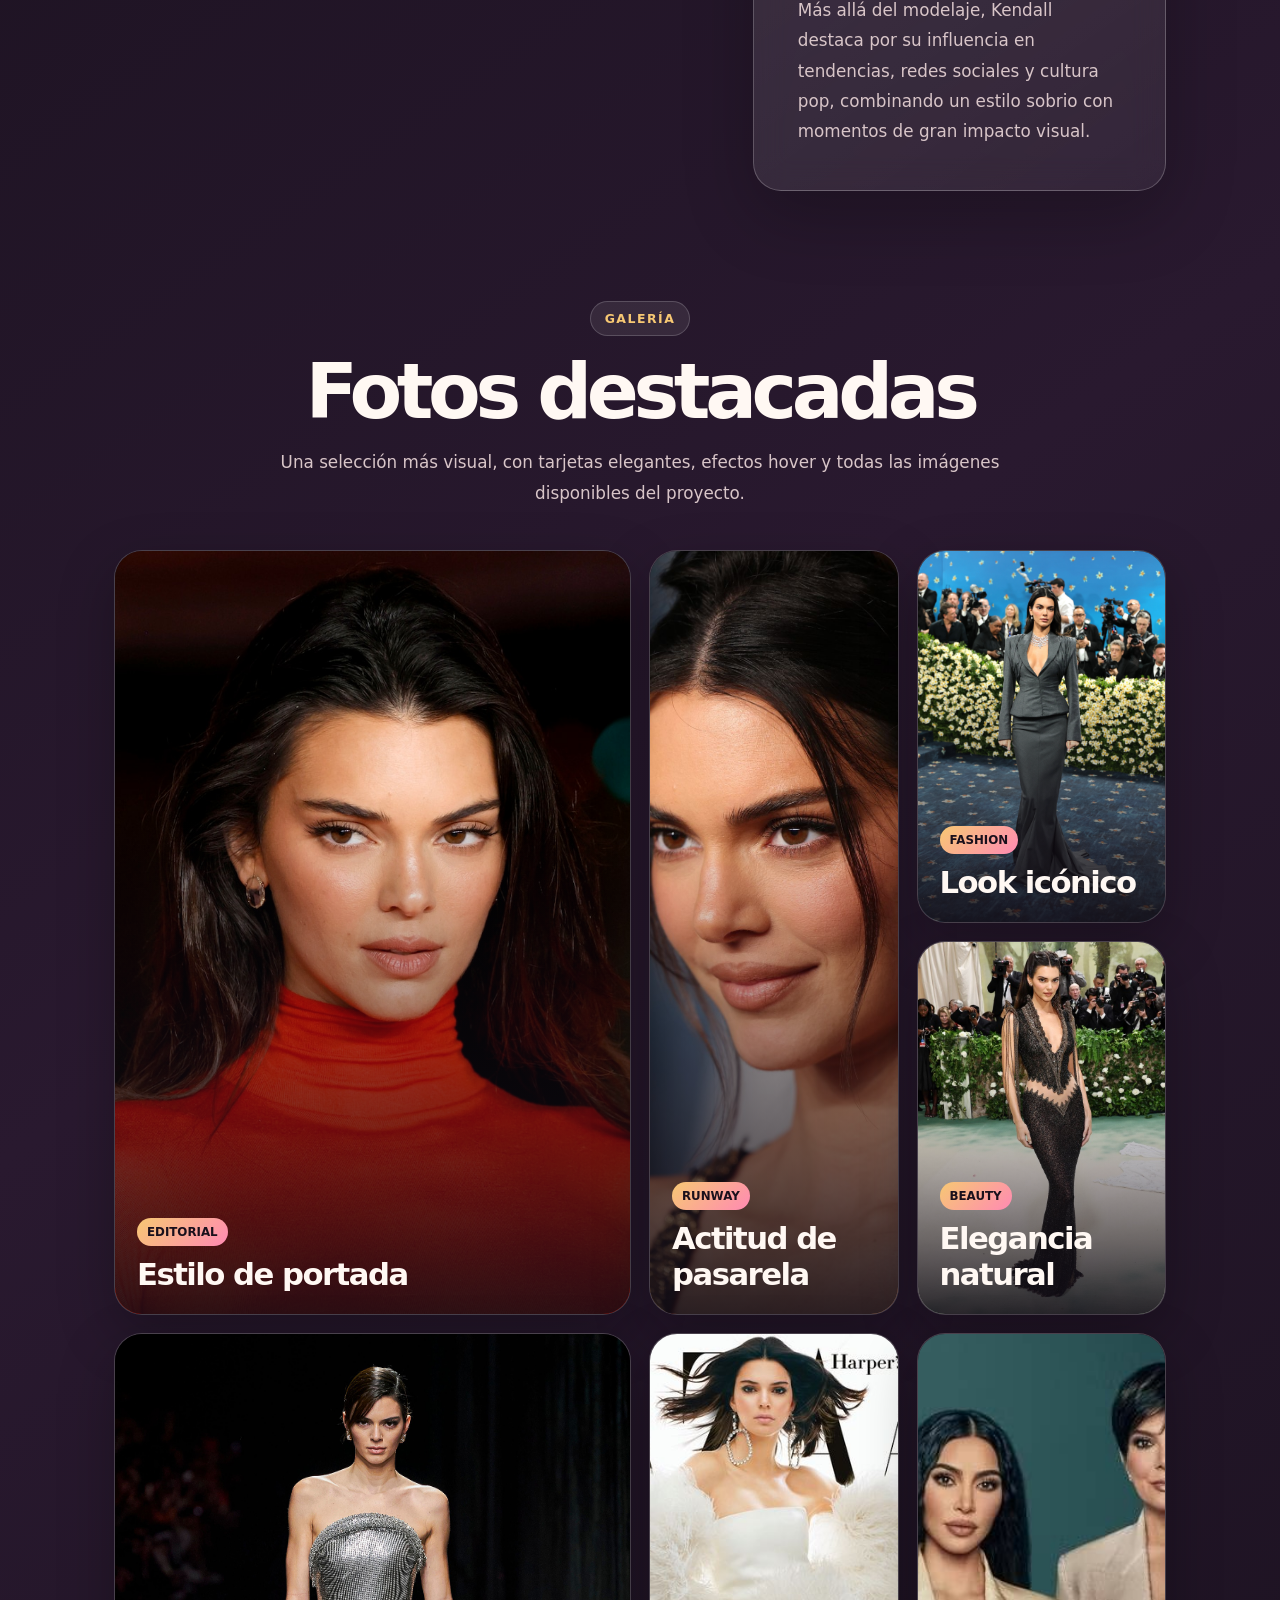
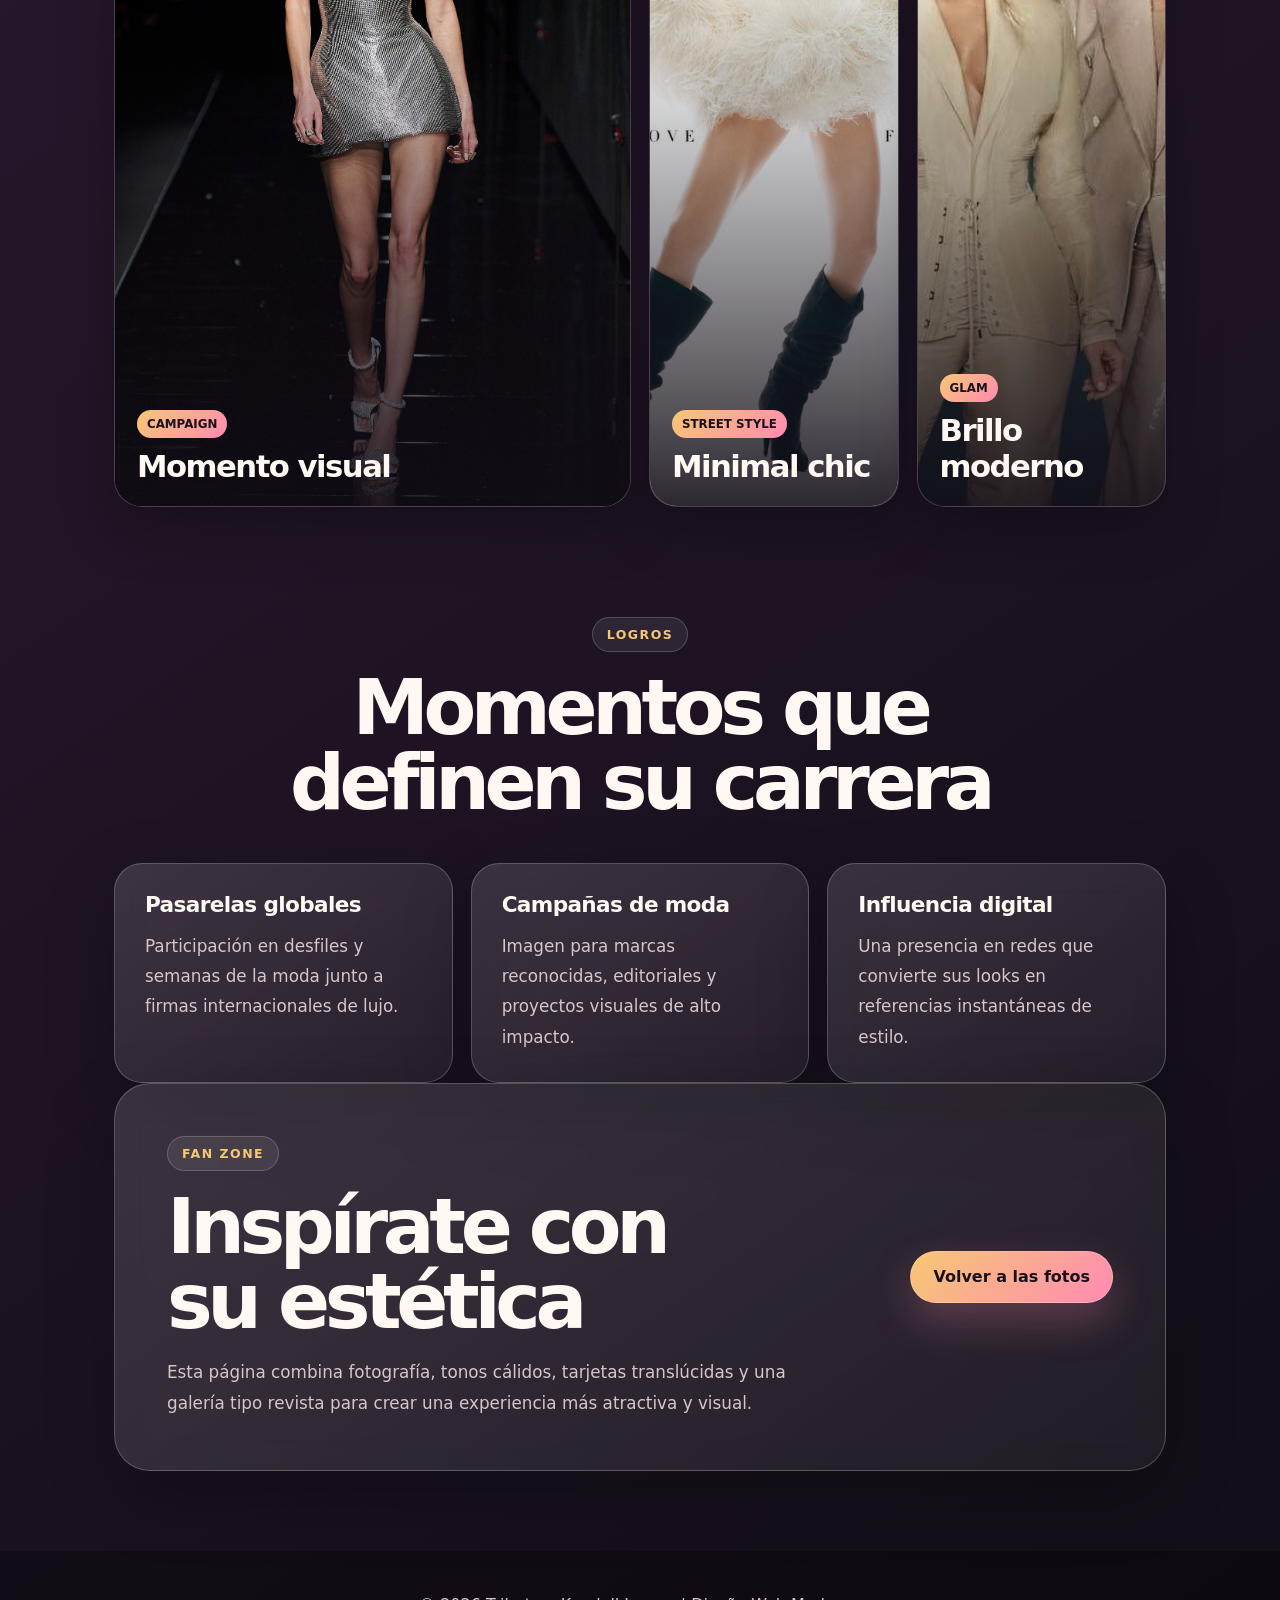
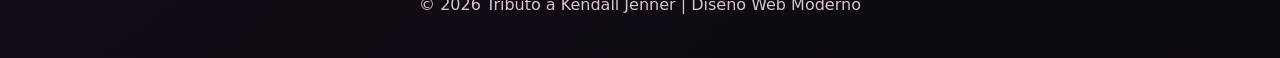
==== commit 654e4285: "Mejora landing visual de Kendall" ====
--- a/index.html
+++ b/index.html
@@ -1,111 +1,160 @@
-<!doctype html>
-<html lang="es">
-<head>
-  <meta charset="utf-8" />
-  <meta name="viewport" content="width=device-width,initial-scale=1" />
-  <title>Kendall — Galería</title>
-  <link rel="stylesheet" href="styles.css" />
-</head>
-<body>
-  <header class="site-header">
-    <h1>Kendall — Galería</h1>
-    <nav class="top-nav">
-      <a href="#galeria" class="btn">Galería</a>
-      <a href="#fanzone" class="btn">Fanzone</a>
-      <a href="#logros" class="btn">Logros</a>
-      <a href="#biografia" class="btn">Biografía</a>
-    </nav>
-  </header>
-
-  <main>
-    <section id="controls" class="controls">
-      <div class="filters" role="tablist" aria-label="Filtros de galería">
-        <button data-filter="all" class="filter active" role="tab" aria-selected="true">Todo</button>
-        <button data-filter="fanzone" class="filter" role="tab">Fanzone</button>
-        <button data-filter="logros" class="filter" role="tab">Logros</button>
-      </div><!DOCTYPE html>
+<!DOCTYPE html>
 <html lang="es">
 <head>
     <meta charset="UTF-8">
     <meta name="viewport" content="width=device-width, initial-scale=1.0">
-    <title>Tributo a Kendall Jenner</title>
+    <title>Kendall Jenner | Galería Visual</title>
+    <meta name="description" content="Tributo visual a Kendall Jenner con biografía, logros y galería de fotos.">
     <link rel="stylesheet" href="css/estilo.css">
 </head>
 <body>
-    <header>
-        <h1>Kendall Jenner</h1>
-        <p>La icona de la moda moderna</p>
+    <header class="hero" id="inicio">
+        <nav class="navbar" aria-label="Navegación principal">
+            <a class="brand" href="#inicio">KJ</a>
+            <div class="nav-links">
+                <a href="#biografia">Biografía</a>
+                <a href="#galeria">Galería</a>
+                <a href="#logros">Logros</a>
+                <a href="#fanzone">Fan Zone</a>
+            </div>
+        </nav>
+
+        <div class="hero-content">
+            <div class="hero-copy">
+                <span class="eyebrow">Fashion • Runway • Editorial</span>
+                <h1>Kendall Jenner</h1>
+                <p class="hero-lead">Una experiencia visual inspirada en la pasarela, las portadas y el estilo minimalista que la han convertido en un icono de la moda contemporánea.</p>
+                <div class="hero-actions">
+                    <a class="button button-primary" href="#galeria">Ver galería</a>
+                    <a class="button button-ghost" href="#biografia">Leer biografía</a>
+                </div>
+            </div>
+
+            <div class="hero-collage" aria-label="Collage de fotos destacadas">
+                <img class="collage-main" src="imatges/kendall 1.jpg" alt="Kendall Jenner en una imagen destacada">
+                <img class="collage-small collage-top" src="imatges/kendall 2.jpg" alt="Retrato de Kendall Jenner">
+                <img class="collage-small collage-bottom" src="imatges/kendall 3.jpg" alt="Foto editorial de Kendall Jenner">
+            </div>
+        </div>
     </header>
 
-    <nav>
-        <a href="index.html">Inicio</a>
-        <a href="logros.html">Logros</a>
-        <a href="fanzone.html">Fan Zone</a>
-    </nav>
+    <main>
+        <section class="stats" aria-label="Datos destacados">
+            <article>
+                <strong>+10</strong>
+                <span>Años en moda</span>
+            </article>
+            <article>
+                <strong>Vogue</strong>
+                <span>Portadas editoriales</span>
+            </article>
+            <article>
+                <strong>Runway</strong>
+                <span>Alta costura</span>
+            </article>
+        </section>
 
-    <main>
-        <h2>Biografía</h2>
-        <p>
-Kendall Nicole Jenner nació el 3 de noviembre de 1995 en Los Ángeles, California, Estados Unidos. Es modelo y personalidad de televisión, conocida por ser miembro de la famosa familia Kardashian. Con una carrera que ha trascendido el entretenimiento familiar para convertirse en una de las modelos más influyentes del mundo.
-        </p>
+        <section class="section split" id="biografia">
+            <div>
+                <span class="section-kicker">Biografía</span>
+                <h2>De Los Ángeles a las pasarelas internacionales</h2>
+            </div>
+            <div class="text-card">
+                <p>Kendall Nicole Jenner nació el 3 de noviembre de 1995 en Los Ángeles, California. Es modelo y personalidad de televisión, conocida por formar parte de la familia Kardashian-Jenner y por construir una carrera propia dentro de la industria de la moda.</p>
+                <p>Ha trabajado con casas como Chanel, Givenchy, Marc Jacobs, Balmain, Versace y Calvin Klein. Su presencia en campañas, pasarelas y portadas ha consolidado una imagen elegante, versátil y reconocible.</p>
+                <p>Más allá del modelaje, Kendall destaca por su influencia en tendencias, redes sociales y cultura pop, combinando un estilo sobrio con momentos de gran impacto visual.</p>
+            </div>
+        </section>
 
-        <p>
-Kendall inició su carrera en el modelaje a una edad temprana y ha trabajado con las casas de moda más prestigiosas del mundo como Chanel, Givenchy, Marc Jacobs, Balmain, Versace y Calvin Klein. Ha aparecido en portadas de las revistas más icónicas como Vogue, Harper's Bazaar y Elle, demostrando su versatilidad y profesionalismo en la industria.
-        </p>
+        <section class="section" id="galeria">
+            <div class="section-heading centered">
+                <span class="section-kicker">Galería</span>
+                <h2>Fotos destacadas</h2>
+                <p>Una selección más visual, con tarjetas elegantes, efectos hover y todas las imágenes disponibles del proyecto.</p>
+            </div>
 
-        <p>
-Además de su carrera profesional, Kendall es conocida por su enorme influencia en la moda y las redes sociales, siendo una de las modelos mejor pagadas del mundo. Su estilo impecable, su versatilidad y su capacidad para adaptarse a diferentes tendencias la han consolidado como un ícono indiscutible de la moda contemporánea.
-        </p>
+            <div class="gallery">
+                <figure class="gallery-item feature-card">
+                    <img src="imatges/kendall 1.jpg" alt="Kendall Jenner foto 1" loading="lazy">
+                    <figcaption>
+                        <span>Editorial</span>
+                        <strong>Estilo de portada</strong>
+                    </figcaption>
+                </figure>
+                <figure class="gallery-item tall-card">
+                    <img src="imatges/kendall 2.jpg" alt="Kendall Jenner foto 2" loading="lazy">
+                    <figcaption>
+                        <span>Runway</span>
+                        <strong>Actitud de pasarela</strong>
+                    </figcaption>
+                </figure>
+                <figure class="gallery-item">
+                    <img src="imatges/kendall 3.jpg" alt="Kendall Jenner foto 3" loading="lazy">
+                    <figcaption>
+                        <span>Fashion</span>
+                        <strong>Look icónico</strong>
+                    </figcaption>
+                </figure>
+                <figure class="gallery-item">
+                    <img src="imatges/kendall 4.jpg" alt="Kendall Jenner foto 4" loading="lazy">
+                    <figcaption>
+                        <span>Beauty</span>
+                        <strong>Elegancia natural</strong>
+                    </figcaption>
+                </figure>
+                <figure class="gallery-item wide-card">
+                    <img src="imatges/kendall 5.jpg" alt="Kendall Jenner foto 5" loading="lazy">
+                    <figcaption>
+                        <span>Campaign</span>
+                        <strong>Momento visual</strong>
+                    </figcaption>
+                </figure>
+                <figure class="gallery-item">
+                    <img src="imatges/kendall 6.jpg" alt="Kendall Jenner foto 6" loading="lazy">
+                    <figcaption>
+                        <span>Street style</span>
+                        <strong>Minimal chic</strong>
+                    </figcaption>
+                </figure>
+                <figure class="gallery-item">
+                    <img src="imatges/kendall 7.jpg" alt="Kendall Jenner foto 7" loading="lazy">
+                    <figcaption>
+                        <span>Glam</span>
+                        <strong>Brillo moderno</strong>
+                    </figcaption>
+                </figure>
+            </div>
+        </section>
 
-        <h2>Galería de Fotos</h2>
-        <div class="gallery">
-            <div class="gallery-item">
-                <img src="imatges/kendall 1.jpg" alt="Kendall Jenner 1">
-                <div class="gallery-overlay">
-                    <p>Kendall 1</p>
-                </div>
+        <section class="section cards-section" id="logros">
+            <div class="section-heading centered">
+                <span class="section-kicker">Logros</span>
+                <h2>Momentos que definen su carrera</h2>
             </div>
-            <div class="gallery-item">
-                <img src="imatges/kendall 2.jpg" alt="Kendall Jenner 2">
-                <div class="gallery-overlay">
-                    <p>Kendall 2</p>
-                </div>
+            <div class="info-grid">
+                <article class="info-card">
+                    <h3>Pasarelas globales</h3>
+                    <p>Participación en desfiles y semanas de la moda junto a firmas internacionales de lujo.</p>
+                </article>
+                <article class="info-card">
+                    <h3>Campañas de moda</h3>
+                    <p>Imagen para marcas reconocidas, editoriales y proyectos visuales de alto impacto.</p>
+                </article>
+                <article class="info-card">
+                    <h3>Influencia digital</h3>
+                    <p>Una presencia en redes que convierte sus looks en referencias instantáneas de estilo.</p>
+                </article>
             </div>
-            <div class="gallery-item">
-                <img src="imatges/kendall 3.jpg" alt="Kendall Jenner 3">
-                <div class="gallery-overlay">
-                    <p>Kendall 3</p>
-                </div>
+        </section>
+
+        <section class="section fan-zone" id="fanzone">
+            <div>
+                <span class="section-kicker">Fan Zone</span>
+                <h2>Inspírate con su estética</h2>
+                <p>Esta página combina fotografía, tonos cálidos, tarjetas translúcidas y una galería tipo revista para crear una experiencia más atractiva y visual.</p>
             </div>
-            <div class="gallery-item">
-                <img src="imatges/kendall 4.jpg" alt="Kendall Jenner 4">
-                <div class="gallery-overlay">
-                    <p>Kendall 4</p>
-                </div>
-            </div>
-            <div class="gallery-item">
-                <img src="imatges/kendall 5.jpg" alt="Kendall Jenner 5">
-                <div class="gallery-overlay">
-                    <p>Kendall 5</p>
-                </div>
-            </div>
-            <div class="gallery-item">
-                <img src="imatges/kendall 6.jpg" alt="Kendall Jenner 6">
-                <div class="gallery-overlay">
-                    <p>Kendall 6</p>
-                </div>
-            </div>
-            <div class="gallery-item">
-                <img src="imatges/kendall 7.jpg" alt="Kendall Jenner 7">
-                <div class="gallery-overlay">
-                    <p>Kendall 7</p>
-                </div>
-            </div>
-        </div>
-
-        <p style="text-align: center; margin-top: 40px; font-size: 1.15em; color: #764ba2; font-weight: 600;">
-        ¡Bienvenido a este sitio dedicado a la increíble carrera de Kendall Jenner! Descubre sus logros y curiosidades.
-        </p>
+            <a class="button button-primary" href="#galeria">Volver a las fotos</a>
+        </section>
     </main>
 
     <footer>
@@ -113,104 +162,3 @@
     </footer>
 </body>
 </html>
-
-      <div class="order">
-        <label for="orderSelect">Ordenar:</label>
-        <select id="orderSelect" aria-label="Ordenar imágenes">
-          <option value="asc">Más antiguo → nuevo</option>
-          <option value="desc">Nuevo → antiguo</option>
-        </select>
-      </div>
-    </section>
-
-    <section id="galeria" class="gallery" aria-label="Galería de fotos">
-      <!-- Imágenes en /imatges/ (kendall 1.jpg … kendall 7.jpg) -->
-      <figure class="photo" data-order="1" data-category="fanzone">
-        <a href="imatges/kendall%201.jpg" data-full="imatges/kendall%201.jpg" aria-label="Abrir kendall 1">
-          <img src="imatges/kendall%201.jpg" alt="Kendall 1" loading="lazy">
-        </a>
-        <figcaption>Kendall 1 — Fanzone</figcaption>
-      </figure>
-
-      <figure class="photo" data-order="2" data-category="fanzone">
-        <a href="imatges/kendall%202.jpg" data-full="imatges/kendall%202.jpg" aria-label="Abrir kendall 2">
-          <img src="imatges/kendall%202.jpg" alt="Kendall 2" loading="lazy">
-        </a>
-        <figcaption>Kendall 2 — Fanzone</figcaption>
-      </figure>
-
-      <figure class="photo" data-order="3" data-category="fanzone">
-        <a href="imatges/kendall%203.jpg" data-full="imatges/kendall%203.jpg" aria-label="Abrir kendall 3">
-          <img src="imatges/kendall%203.jpg" alt="Kendall 3" loading="lazy">
-        </a>
-        <figcaption>Kendall 3 — Fanzone</figcaption>
-      </figure>
-
-      <figure class="photo" data-order="4" data-category="fanzone">
-        <a href="imatges/kendall%204.jpg" data-full="imatges/kendall%204.jpg" aria-label="Abrir kendall 4">
-          <img src="imatges/kendall%204.jpg" alt="Kendall 4" loading="lazy">
-        </a>
-        <figcaption>Kendall 4 — Fanzone</figcaption>
-      </figure>
-
-      <figure class="photo" data-order="5" data-category="logros">
-        <a href="imatges/kendall%205.jpg" data-full="imatges/kendall%205.jpg" aria-label="Abrir kendall 5">
-          <img src="imatges/kendall%205.jpg" alt="Kendall 5" loading="lazy">
-        </a>
-        <figcaption>Kendall 5 — Logros</figcaption>
-      </figure>
-
-      <figure class="photo" data-order="6" data-category="logros">
-        <a href="imatges/kendall%206.jpg" data-full="imatges/kendall%206.jpg" aria-label="Abrir kendall 6">
-          <img src="imatges/kendall%206.jpg" alt="Kendall 6" loading="lazy">
-        </a>
-        <figcaption>Kendall 6 — Logros</figcaption>
-      </figure>
-
-      <figure class="photo" data-order="7" data-category="logros">
-        <a href="imatges/kendall%207.jpg" data-full="imatges/kendall%207.jpg" aria-label="Abrir kendall 7">
-          <img src="imatges/kendall%207.jpg" alt="Kendall 7" loading="lazy">
-        </a>
-        <figcaption>Kendall 7 — Logros</figcaption>
-      </figure>
-    </section>
-
-    <section id="fanzone" class="info-section">
-      <h2>Fanzone</h2>
-      <p>Accede a las mejores fotos de fans, actividades y enlaces exclusivos.</p>
-      <p><a href="#galeria">Volver a la galería</a></p>
-    </section>
-
-    <section id="logros" class="info-section">
-      <h2>Logros</h2>
-      <p>Fotos destacadas de eventos y logros.</p>
-      <p><a href="#galeria">Volver a la galería</a></p>
-    </section>
-
-    <section id="biografia" class="info-section" aria-label="Biografía de Kendall Jenner">
-      <h2>Biografía</h2>
-
-      <p>
-        Kendall Nicole Jenner nació el 3 de noviembre de 1995 en Los Ángeles, California, Estados Unidos. Es modelo y personalidad de televisión, conocida por ser miembro de la famosa familia Kardashian. Con una carrera que ha trascendido el entretenimiento familiar para convertirse en una de las modelos más influyentes del mundo.
-      </p>
-
-      <p>
-        Kendall inició su carrera en el modelaje a una edad temprana y ha trabajado con las casas de moda más prestigiosas del mundo como Chanel, Givenchy, Marc Jacobs, Balmain, Versace y Calvin Klein. Ha aparecido en portadas de las revistas más icónicas como Vogue, Harper's Bazaar y Elle, demostrando su versatilidad y profesionalismo en la industria.
-      </p>
-
-      <p>
-        Además de su carrera profesional, Kendall es conocida por su enorme influencia en la moda y las redes sociales, siendo una de las modelos mejor pagadas del mundo. Su estilo impecable, su versatilidad y su capacidad para adaptarse a diferentes tendencias la han consolidado como un ícono indiscutible de la moda contemporánea.
-      </p>
-
-      <p><a href="#galeria">Volver a la galería</a></p>
-    </section>
-  </main>
-
-  <!-- Lightbox/overlay -->
-  <div id="lightbox" class="lightbox" aria-hidden="true" role="dialog" aria-label="Visor de imagen">
-    <button class="lb-close" aria-label="Cerrar visor">✕</button>
-    <img id="lightboxImg" alt="">
-    <div class="lb-caption" id="lightboxCaption"></div>
-  </div>
-
-
--- a/css/estilo.css
+++ b/css/estilo.css
@@ -1,397 +1,550 @@
-/* ============================================
-   ESTILOS GLOBALES Y VARIABLES
-   ============================================ */
+:root {
+    --bg: #120d16;
+    --bg-soft: #211725;
+    --text: #fff8f3;
+    --muted: #d8c5c8;
+    --rose: #ff8ab3;
+    --gold: #f7c873;
+    --plum: #6f3a74;
+    --glass: rgba(255, 255, 255, 0.12);
+    --glass-border: rgba(255, 255, 255, 0.22);
+    --shadow: 0 24px 70px rgba(0, 0, 0, 0.35);
+    --radius: 28px;
+}
 
 * {
+    box-sizing: border-box;
     margin: 0;
     padding: 0;
-    box-sizing: border-box;
-}
-
-:root {
-    --color-primary: #764ba2;
-    --color-secondary: #f093fb;
-    --color-accent: #4facfe;
-    --color-dark: #1a1a2e;
-    --color-light: #f5f5f7;
-    --color-text: #333;
-    --shadow: 0 10px 30px rgba(0, 0, 0, 0.15);
-    --shadow-hover: 0 15px 40px rgba(118, 75, 162, 0.3);
-    --transition: all 0.3s cubic-bezier(0.25, 0.46, 0.45, 0.94);
+}
+
+html {
+    scroll-behavior: smooth;
 }
 
 body {
-    font-family: 'Segoe UI', Tahoma, Geneva, Verdana, sans-serif;
-    line-height: 1.6;
-    color: var(--color-text);
-    background: linear-gradient(135deg, #f5f7fa 0%, #c3cfe2 100%);
     min-height: 100vh;
-}
-
-/* ============================================
-   HEADER
-   ============================================ */
-
-header {
-    background: linear-gradient(135deg, var(--color-primary) 0%, var(--color-secondary) 100%);
-    color: white;
-    padding: 60px 20px;
+    font-family: Inter, "Segoe UI", system-ui, -apple-system, sans-serif;
+    color: var(--text);
+    background:
+        radial-gradient(circle at top left, rgba(255, 138, 179, 0.24), transparent 34rem),
+        radial-gradient(circle at 85% 12%, rgba(247, 200, 115, 0.22), transparent 28rem),
+        linear-gradient(145deg, #120d16 0%, #29192f 48%, #120d16 100%);
+}
+
+img {
+    display: block;
+    max-width: 100%;
+}
+
+a {
+    color: inherit;
+    text-decoration: none;
+}
+
+.hero {
+    position: relative;
+    min-height: 100vh;
+    overflow: hidden;
+    padding: 28px clamp(20px, 5vw, 70px) 80px;
+}
+
+.hero::before,
+.hero::after {
+    content: "";
+    position: absolute;
+    border-radius: 999px;
+    filter: blur(2px);
+    pointer-events: none;
+}
+
+.hero::before {
+    width: 360px;
+    height: 360px;
+    right: -120px;
+    top: 110px;
+    background: rgba(255, 138, 179, 0.24);
+}
+
+.hero::after {
+    width: 220px;
+    height: 220px;
+    left: 6%;
+    bottom: 8%;
+    background: rgba(247, 200, 115, 0.18);
+}
+
+.navbar {
+    position: relative;
+    z-index: 3;
+    display: flex;
+    align-items: center;
+    justify-content: space-between;
+    gap: 24px;
+    max-width: 1180px;
+    margin: 0 auto;
+    padding: 16px 18px;
+    border: 1px solid var(--glass-border);
+    border-radius: 999px;
+    background: rgba(18, 13, 22, 0.52);
+    backdrop-filter: blur(18px);
+    box-shadow: 0 18px 45px rgba(0, 0, 0, 0.18);
+}
+
+.brand {
+    display: grid;
+    width: 48px;
+    height: 48px;
+    place-items: center;
+    border-radius: 50%;
+    color: #1a101c;
+    font-weight: 900;
+    letter-spacing: -0.04em;
+    background: linear-gradient(135deg, var(--gold), var(--rose));
+}
+
+.nav-links {
+    display: flex;
+    flex-wrap: wrap;
+    justify-content: flex-end;
+    gap: 8px;
+}
+
+.nav-links a {
+    padding: 10px 16px;
+    border-radius: 999px;
+    color: var(--muted);
+    font-weight: 700;
+    transition: 0.25s ease;
+}
+
+.nav-links a:hover {
+    color: var(--text);
+    background: var(--glass);
+    transform: translateY(-2px);
+}
+
+.hero-content {
+    position: relative;
+    z-index: 2;
+    display: grid;
+    grid-template-columns: minmax(0, 0.95fr) minmax(320px, 1.05fr);
+    align-items: center;
+    gap: clamp(36px, 7vw, 90px);
+    max-width: 1180px;
+    min-height: calc(100vh - 160px);
+    margin: 0 auto;
+    padding-top: 60px;
+}
+
+.eyebrow,
+.section-kicker {
+    display: inline-flex;
+    width: fit-content;
+    align-items: center;
+    gap: 10px;
+    margin-bottom: 18px;
+    padding: 9px 14px;
+    border: 1px solid rgba(255, 255, 255, 0.18);
+    border-radius: 999px;
+    color: var(--gold);
+    background: rgba(255, 255, 255, 0.08);
+    font-size: 0.78rem;
+    font-weight: 900;
+    letter-spacing: 0.12em;
+    text-transform: uppercase;
+}
+
+h1,
+h2,
+h3 {
+    line-height: 0.98;
+}
+
+h1 {
+    max-width: 720px;
+    font-size: clamp(4rem, 11vw, 9.8rem);
+    letter-spacing: -0.09em;
+    text-wrap: balance;
+}
+
+h2 {
+    font-size: clamp(2.4rem, 6vw, 5rem);
+    letter-spacing: -0.07em;
+    text-wrap: balance;
+}
+
+h3 {
+    font-size: 1.35rem;
+    letter-spacing: -0.03em;
+}
+
+.hero-lead,
+.section-heading p,
+.text-card p,
+.info-card p,
+.fan-zone p {
+    color: var(--muted);
+    font-size: 1.05rem;
+    line-height: 1.8;
+}
+
+.hero-lead {
+    max-width: 620px;
+    margin: 26px 0 34px;
+    font-size: clamp(1.05rem, 2vw, 1.25rem);
+}
+
+.hero-actions,
+.fan-zone {
+    display: flex;
+    flex-wrap: wrap;
+    align-items: center;
+    gap: 16px;
+}
+
+.button {
+    display: inline-flex;
+    align-items: center;
+    justify-content: center;
+    min-height: 52px;
+    padding: 0 22px;
+    border: 1px solid rgba(255, 255, 255, 0.2);
+    border-radius: 999px;
+    font-weight: 900;
+    transition: transform 0.25s ease, box-shadow 0.25s ease, background 0.25s ease;
+}
+
+.button:hover {
+    transform: translateY(-3px);
+}
+
+.button-primary {
+    color: #1a101c;
+    background: linear-gradient(135deg, var(--gold), var(--rose));
+    box-shadow: 0 18px 40px rgba(255, 138, 179, 0.26);
+}
+
+.button-ghost {
+    color: var(--text);
+    background: rgba(255, 255, 255, 0.08);
+}
+
+.hero-collage {
+    position: relative;
+    min-height: 640px;
+}
+
+.hero-collage img {
+    position: absolute;
+    object-fit: cover;
+    border: 1px solid rgba(255, 255, 255, 0.24);
+    box-shadow: var(--shadow);
+}
+
+.collage-main {
+    inset: 6% 10% auto auto;
+    width: min(78%, 470px);
+    height: 560px;
+    border-radius: 46px;
+}
+
+.collage-small {
+    width: 230px;
+    height: 300px;
+    border-radius: 34px;
+}
+
+.collage-top {
+    left: 0;
+    top: 0;
+    transform: rotate(-7deg);
+}
+
+.collage-bottom {
+    right: 0;
+    bottom: 8%;
+    transform: rotate(6deg);
+}
+
+main {
+    max-width: 1180px;
+    margin: 0 auto;
+    padding: 0 clamp(20px, 5vw, 70px) 80px;
+}
+
+.stats {
+    display: grid;
+    grid-template-columns: repeat(3, 1fr);
+    gap: 18px;
+    margin-top: -44px;
+    position: relative;
+    z-index: 5;
+}
+
+.stats article,
+.text-card,
+.info-card,
+.fan-zone {
+    border: 1px solid var(--glass-border);
+    background: linear-gradient(145deg, rgba(255, 255, 255, 0.14), rgba(255, 255, 255, 0.06));
+    box-shadow: 0 24px 70px rgba(0, 0, 0, 0.24);
+    backdrop-filter: blur(16px);
+}
+
+.stats article {
+    padding: 24px;
+    border-radius: 24px;
+}
+
+.stats strong {
+    display: block;
+    color: var(--gold);
+    font-size: clamp(1.8rem, 4vw, 3rem);
+    line-height: 1;
+}
+
+.stats span {
+    display: block;
+    margin-top: 8px;
+    color: var(--muted);
+    font-weight: 800;
+}
+
+.section {
+    padding: 110px 0 0;
+}
+
+.split {
+    display: grid;
+    grid-template-columns: 0.8fr 1.2fr;
+    gap: 50px;
+    align-items: start;
+}
+
+.text-card {
+    padding: clamp(26px, 4vw, 44px);
+    border-radius: var(--radius);
+}
+
+.text-card p + p {
+    margin-top: 18px;
+}
+
+.centered {
+    max-width: 760px;
+    margin: 0 auto 42px;
     text-align: center;
-    box-shadow: var(--shadow);
-    position: relative;
-    overflow: hidden;
-}
-
-header::before {
-    content: '';
-    position: absolute;
-    top: -50%;
-    right: -10%;
-    width: 500px;
-    height: 500px;
-    background: rgba(255, 255, 255, 0.1);
-    border-radius: 50%;
-    animation: float 6s ease-in-out infinite;
-}
-
-@keyframes float {
-    0%, 100% {
-        transform: translateY(0px);
-    }
-    50% {
-        transform: translateY(-20px);
-    }
-}
-
-header h1 {
-    font-size: 3.5em;
-    font-weight: 700;
-    margin-bottom: 10px;
-    letter-spacing: 2px;
-    text-shadow: 2px 2px 4px rgba(0, 0, 0, 0.2);
-    animation: slideDown 0.8s ease-out;
-}
-
-header p {
-    font-size: 1.3em;
-    font-weight: 300;
-    letter-spacing: 1px;
-    opacity: 0.95;
-    animation: slideUp 0.8s ease-out;
-}
-
-@keyframes slideDown {
-    from {
-        opacity: 0;
-        transform: translateY(-30px);
-    }
-    to {
-        opacity: 1;
-        transform: translateY(0);
-    }
-}
-
-@keyframes slideUp {
-    from {
-        opacity: 0;
-        transform: translateY(30px);
-    }
-    to {
-        opacity: 1;
-        transform: translateY(0);
-    }
-}
-
-/* ============================================
-   NAVEGACIÓN
-   ============================================ */
-
-nav {
-    background: white;
-    padding: 20px 0;
-    text-align: center;
-    box-shadow: var(--shadow);
-    position: sticky;
-    top: 0;
-    z-index: 100;
-}
-
-nav a {
-    display: inline-block;
-    margin: 0 30px;
-    color: var(--color-primary);
-    text-decoration: none;
-    font-weight: 600;
-    font-size: 1.1em;
-    position: relative;
-    transition: var(--transition);
-}
-
-nav a::after {
-    content: '';
-    position: absolute;
-    bottom: -8px;
-    left: 0;
-    width: 0;
-    height: 3px;
-    background: linear-gradient(90deg, var(--color-secondary), var(--color-accent));
-    border-radius: 2px;
-    transition: var(--transition);
-}
-
-nav a:hover {
-    color: var(--color-secondary);
-    transform: translateY(-3px);
-}
-
-nav a:hover::after {
-    width: 100%;
-}
-
-/* ============================================
-   CONTENIDO PRINCIPAL
-   ============================================ */
-
-main {
-    max-width: 1200px;
-    margin: 60px auto;
-    padding: 0 20px;
-}
-
-h2 {
-    font-size: 2.5em;
-    color: var(--color-primary);
-    margin: 50px 0 30px 0;
-    position: relative;
-    padding-bottom: 15px;
-}
-
-h2::after {
-    content: '';
-    position: absolute;
-    bottom: 0;
-    left: 0;
-    width: 80px;
-    height: 4px;
-    background: linear-gradient(90deg, var(--color-secondary), var(--color-accent));
-    border-radius: 2px;
-}
-
-p {
-    font-size: 1.05em;
-    color: #555;
-    text-align: justify;
-    margin-bottom: 20px;
-    line-height: 1.8;
-    background: rgba(255, 255, 255, 0.7);
-    padding: 20px;
-    border-radius: 10px;
-    border-left: 4px solid var(--color-secondary);
-    transition: var(--transition);
-}
-
-p:hover {
-    background: rgba(255, 255, 255, 0.95);
-    box-shadow: 0 5px 15px rgba(0, 0, 0, 0.1);
-    transform: translateX(5px);
-}
-
-/* ============================================
-   GALERÍA DE FOTOS
-   ============================================ */
+}
+
+.centered .section-kicker {
+    margin-inline: auto;
+}
+
+.centered p {
+    margin-top: 18px;
+}
 
 .gallery {
     display: grid;
-    grid-template-columns: repeat(auto-fit, minmax(280px, 1fr));
-    gap: 30px;
-    margin: 40px 0;
-    padding: 40px 0;
+    grid-auto-flow: dense;
+    grid-template-columns: repeat(4, minmax(0, 1fr));
+    gap: 18px;
 }
 
 .gallery-item {
     position: relative;
-    border-radius: 15px;
+    min-height: 330px;
     overflow: hidden;
-    box-shadow: var(--shadow);
-    transition: var(--transition);
-    cursor: pointer;
-    background: white;
-}
-
-.gallery-item:hover {
-    transform: translateY(-15px);
-    box-shadow: var(--shadow-hover);
+    border: 1px solid rgba(255, 255, 255, 0.18);
+    border-radius: var(--radius);
+    background: var(--bg-soft);
+    box-shadow: 0 20px 55px rgba(0, 0, 0, 0.28);
+    isolation: isolate;
+}
+
+.feature-card {
+    grid-column: span 2;
+    grid-row: span 2;
+    min-height: 690px;
+}
+
+.tall-card {
+    grid-row: span 2;
+    min-height: 690px;
+}
+
+.wide-card {
+    grid-column: span 2;
 }
 
 .gallery-item img {
     width: 100%;
-    height: 350px;
+    height: 100%;
     object-fit: cover;
+    transition: transform 0.5s ease, filter 0.5s ease;
+}
+
+.gallery-item::after {
+    content: "";
+    position: absolute;
+    inset: 0;
+    z-index: 1;
+    background: linear-gradient(180deg, transparent 35%, rgba(18, 13, 22, 0.88));
+}
+
+.gallery-item:hover img {
+    transform: scale(1.08);
+    filter: saturate(1.18) contrast(1.06);
+}
+
+.gallery-item figcaption {
+    position: absolute;
+    left: 22px;
+    right: 22px;
+    bottom: 22px;
+    z-index: 2;
+}
+
+.gallery-item figcaption span {
+    display: inline-flex;
+    margin-bottom: 10px;
+    padding: 7px 10px;
+    border-radius: 999px;
+    color: #1a101c;
+    background: linear-gradient(135deg, var(--gold), var(--rose));
+    font-size: 0.74rem;
+    font-weight: 900;
+    text-transform: uppercase;
+}
+
+.gallery-item figcaption strong {
     display: block;
-    transition: var(--transition);
-}
-
-.gallery-item:hover img {
-    transform: scale(1.1) rotate(2deg);
-    filter: brightness(0.8);
-}
-
-.gallery-overlay {
-    position: absolute;
-    bottom: 0;
-    left: 0;
-    right: 0;
-    background: linear-gradient(180deg, rgba(0, 0, 0, 0) 0%, rgba(118, 75, 162, 0.95) 100%);
-    color: white;
-    padding: 30px 20px;
-    transform: translateY(100%);
-    transition: var(--transition);
-    display: flex;
-    align-items: flex-end;
-    justify-content: center;
-    min-height: 100px;
-}
-
-.gallery-item:hover .gallery-overlay {
-    transform: translateY(0);
-}
-
-.gallery-overlay p {
-    font-size: 1.3em;
-    font-weight: 600;
+    font-size: clamp(1.35rem, 2.4vw, 2rem);
+    letter-spacing: -0.05em;
+}
+
+.info-grid {
+    display: grid;
+    grid-template-columns: repeat(3, 1fr);
+    gap: 18px;
+}
+
+.info-card {
+    padding: 30px;
+    border-radius: var(--radius);
+    transition: transform 0.25s ease, border-color 0.25s ease;
+}
+
+.info-card:hover {
+    border-color: rgba(247, 200, 115, 0.55);
+    transform: translateY(-8px);
+}
+
+.info-card p {
+    margin-top: 16px;
+}
+
+.fan-zone {
+    justify-content: space-between;
+    padding: clamp(28px, 5vw, 52px);
+    border-radius: calc(var(--radius) + 8px);
+}
+
+.fan-zone div {
+    max-width: 680px;
+}
+
+.fan-zone p {
+    margin-top: 18px;
+}
+
+footer {
+    padding: 44px 20px;
+    color: var(--muted);
     text-align: center;
-    border: none;
-    padding: 0;
-    background: none;
-    color: white;
-    margin: 0;
-}
-
-/* ============================================
-   FOOTER
-   ============================================ */
-
-footer {
-    background: linear-gradient(135deg, var(--color-primary) 0%, var(--color-secondary) 100%);
-    color: white;
-    text-align: center;
-    padding: 40px 20px;
-    margin-top: 80px;
-    box-shadow: 0 -5px 15px rgba(0, 0, 0, 0.1);
-}
-
-footer p {
-    font-size: 1em;
-    background: none;
-    border: none;
-    padding: 0;
-    margin: 0;
-    color: rgba(255, 255, 255, 0.9);
-    text-align: center;
-}
-
-/* ============================================
-   RESPONSIVE DESIGN
-   ============================================ */
-
-@media (max-width: 768px) {
-    header h1 {
-        font-size: 2.5em;
-    }
-
-    header p {
-        font-size: 1em;
-    }
-
-    nav a {
-        display: block;
-        margin: 10px 0;
-    }
-
-    h2 {
-        font-size: 2em;
+    background: rgba(0, 0, 0, 0.28);
+}
+
+@media (max-width: 980px) {
+    .hero-content,
+    .split {
+        grid-template-columns: 1fr;
+    }
+
+    .hero-content {
+        min-height: auto;
+    }
+
+    .hero-collage {
+        min-height: 560px;
+    }
+
+    .stats,
+    .info-grid {
+        grid-template-columns: 1fr;
     }
 
     .gallery {
-        grid-template-columns: repeat(auto-fit, minmax(200px, 1fr));
-        gap: 20px;
-    }
-
-    .gallery-item img {
-        height: 250px;
+        grid-template-columns: repeat(2, minmax(0, 1fr));
+    }
+
+    .feature-card,
+    .tall-card,
+    .wide-card {
+        grid-column: span 1;
+        grid-row: span 1;
+        min-height: 380px;
+    }
+}
+
+@media (max-width: 660px) {
+    .hero {
+        padding-inline: 16px;
+    }
+
+    .navbar {
+        align-items: flex-start;
+        border-radius: 28px;
+        flex-direction: column;
+    }
+
+    .nav-links {
+        justify-content: flex-start;
+    }
+
+    .nav-links a {
+        padding-inline: 10px;
+    }
+
+    h1 {
+        font-size: clamp(3.4rem, 19vw, 5.2rem);
+    }
+
+    .hero-collage {
+        min-height: 460px;
+    }
+
+    .collage-main {
+        width: 82%;
+        height: 420px;
+        right: 0;
+    }
+
+    .collage-small {
+        width: 160px;
+        height: 210px;
     }
 
     main {
-        margin: 40px auto;
-    }
-}
-
-@media (max-width: 480px) {
-    header h1 {
-        font-size: 2em;
-    }
-
-    header {
-        padding: 40px 15px;
-    }
-
-    h2 {
-        font-size: 1.5em;
+        padding-inline: 16px;
     }
 
     .gallery {
         grid-template-columns: 1fr;
-        gap: 15px;
-    }
-
-    p {
-        font-size: 0.95em;
-        padding: 15px;
-    }
-
-    nav a {
-        margin: 8px 0;
-        font-size: 0.95em;
-    }
-}
-
-/* ============================================
-   ANIMACIONES Y EFECTOS ESPECIALES
-   ============================================ */
-
-@keyframes fadeIn {
-    from {
-        opacity: 0;
-        transform: translateY(20px);
-    }
-    to {
-        opacity: 1;
-        transform: translateY(0);
-    }
-}
-
-main h2 {
-    animation: fadeIn 0.6s ease-out;
-}
-
-p {
-    animation: fadeIn 0.6s ease-out;
-}
-
-.gallery-item {
-    animation: fadeIn 0.6s ease-out;
-}
-
-/* Efecto de brillo */
-@keyframes glow {
-    0%, 100% {
-        box-shadow: var(--shadow);
-    }
-    50% {
-        box-shadow: var(--shadow-hover);
-    }
-}
-
-.gallery-item:active {
-    animation: glow 0.6s ease-in-out;
-}
+    }
+
+    .gallery-item {
+        min-height: 390px;
+    }
+}
